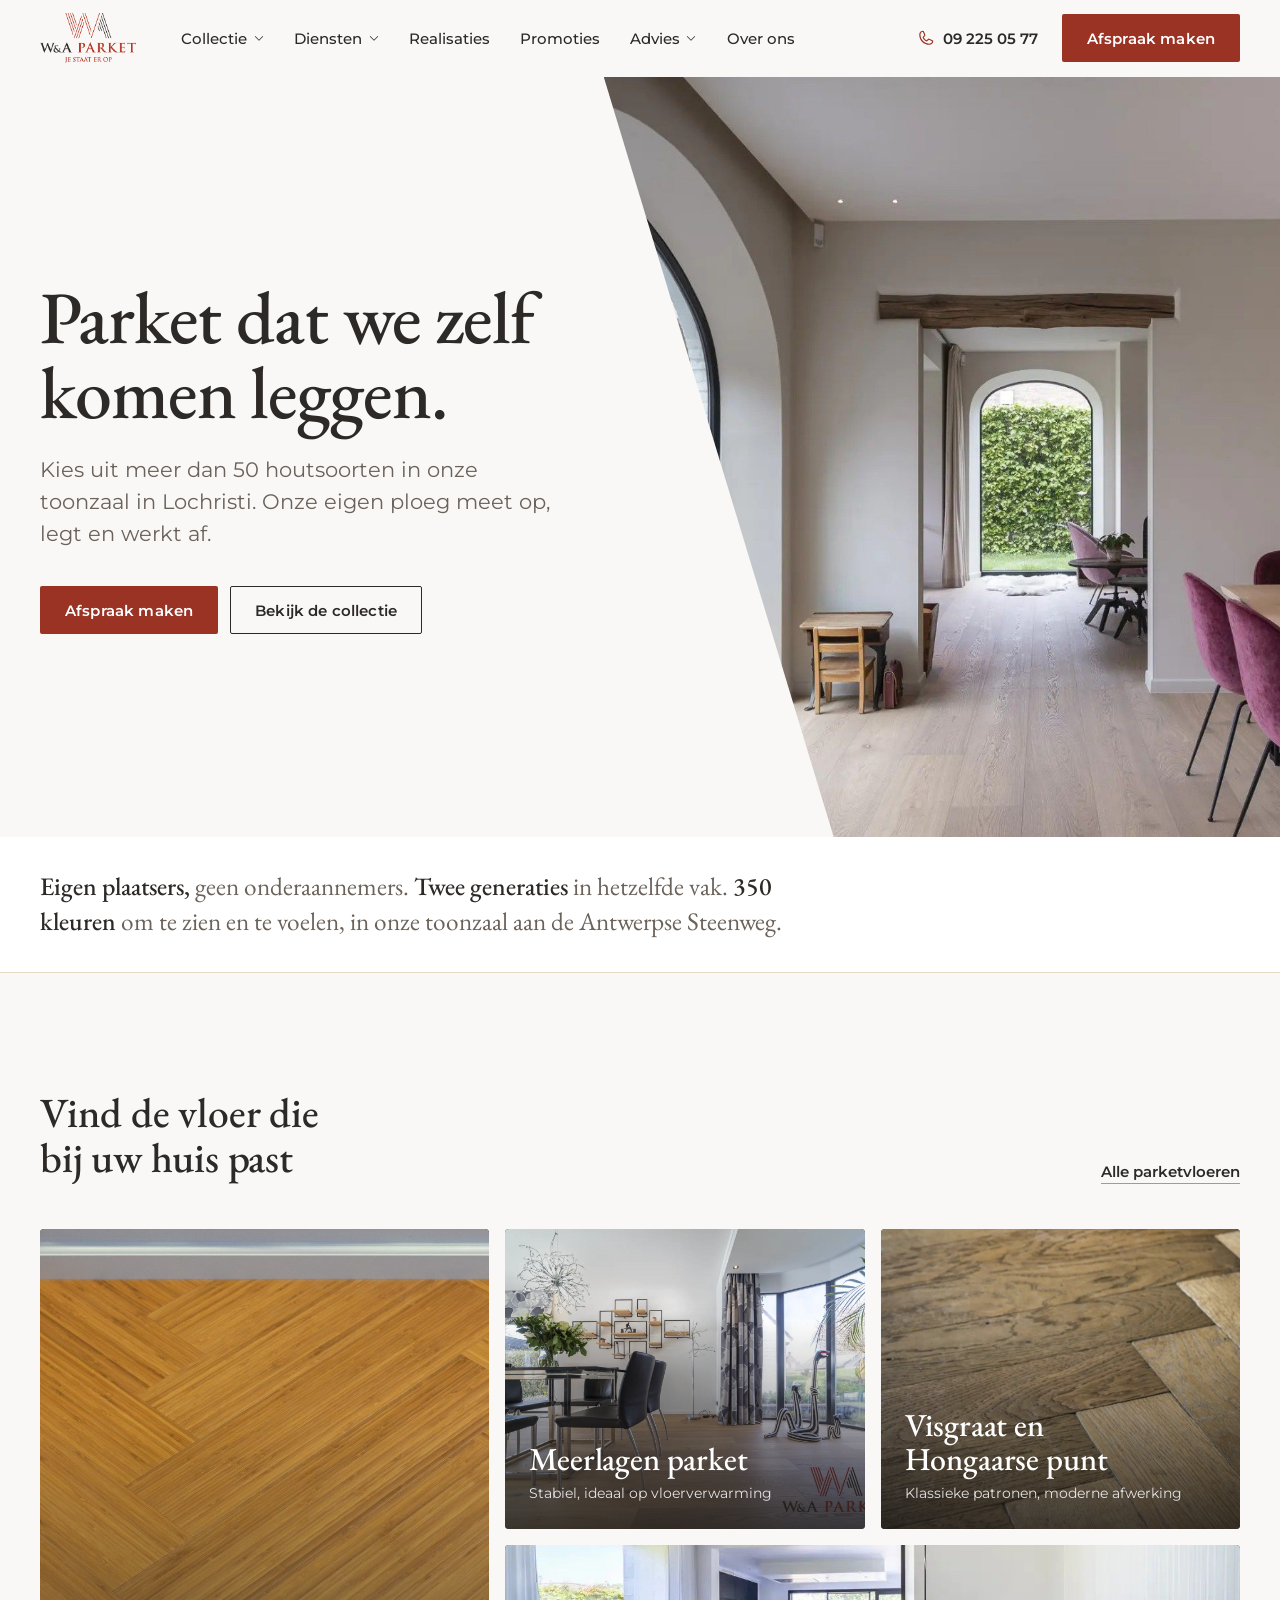
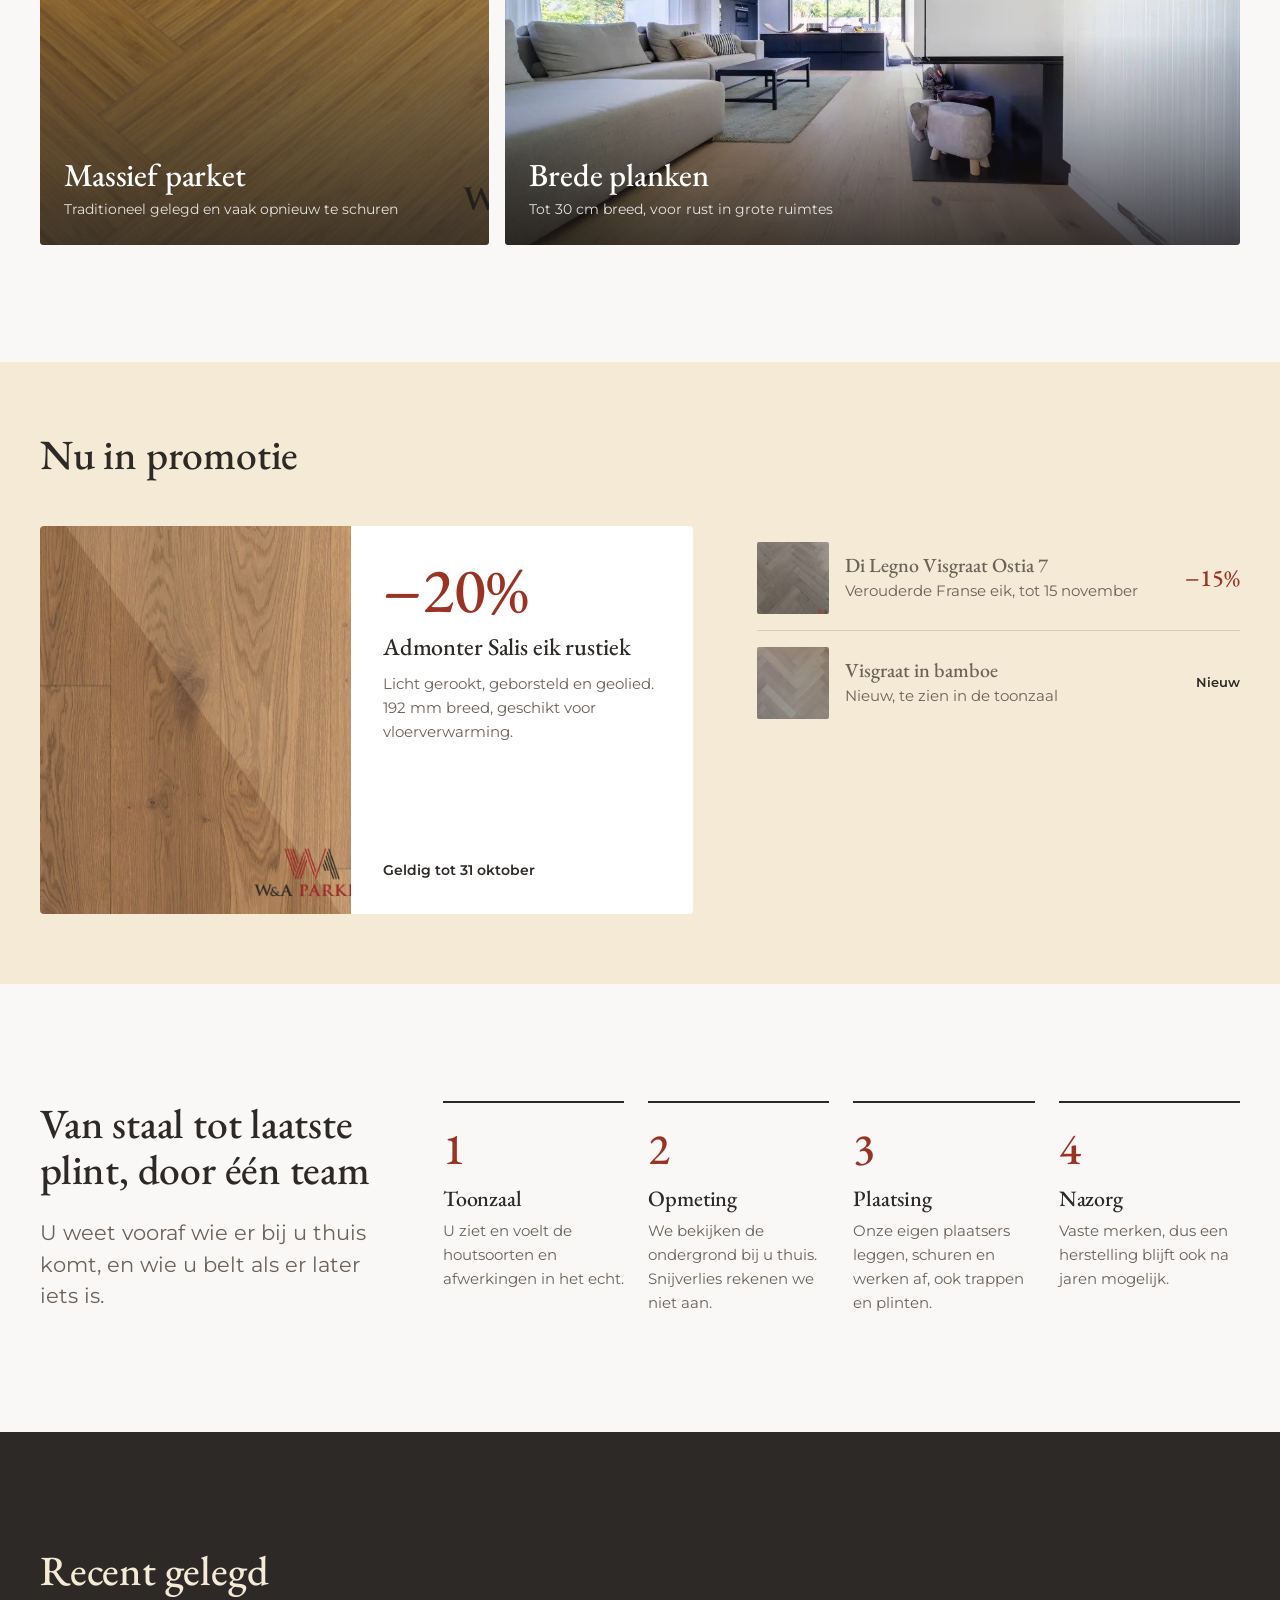
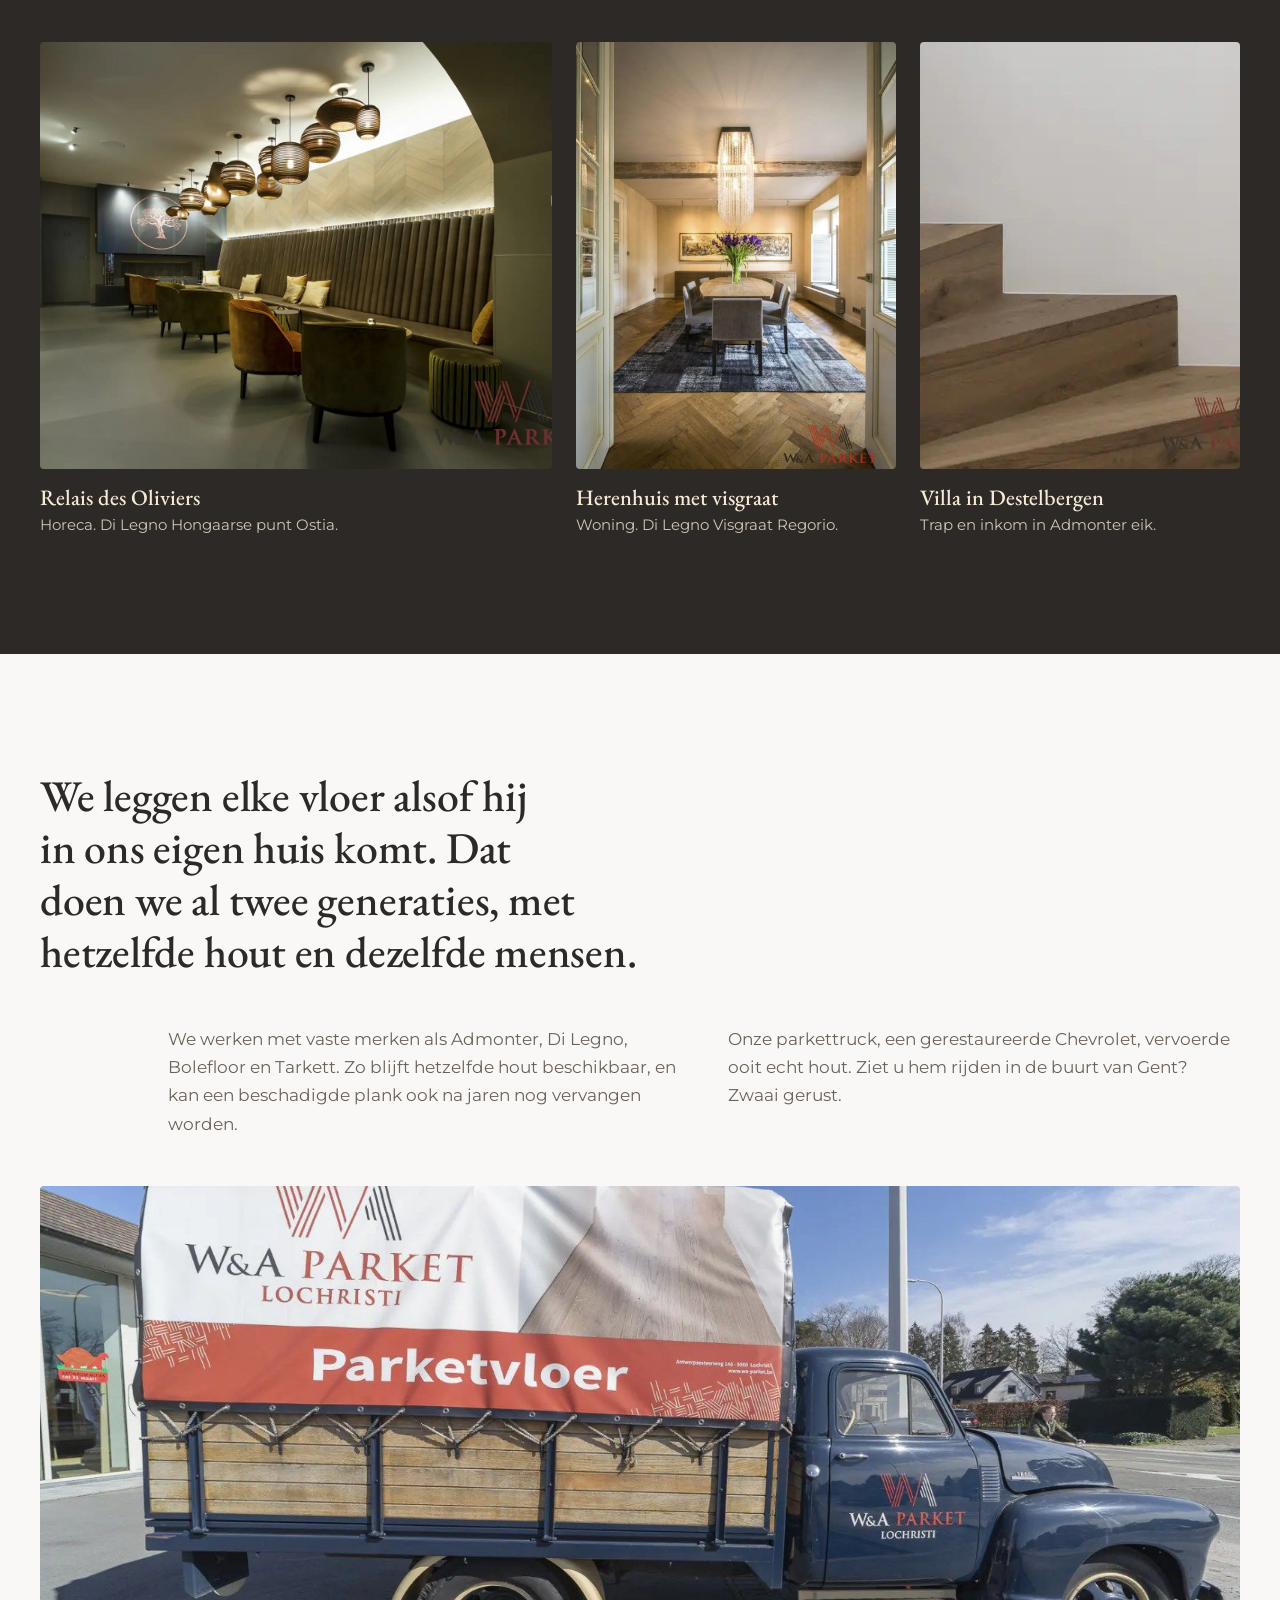
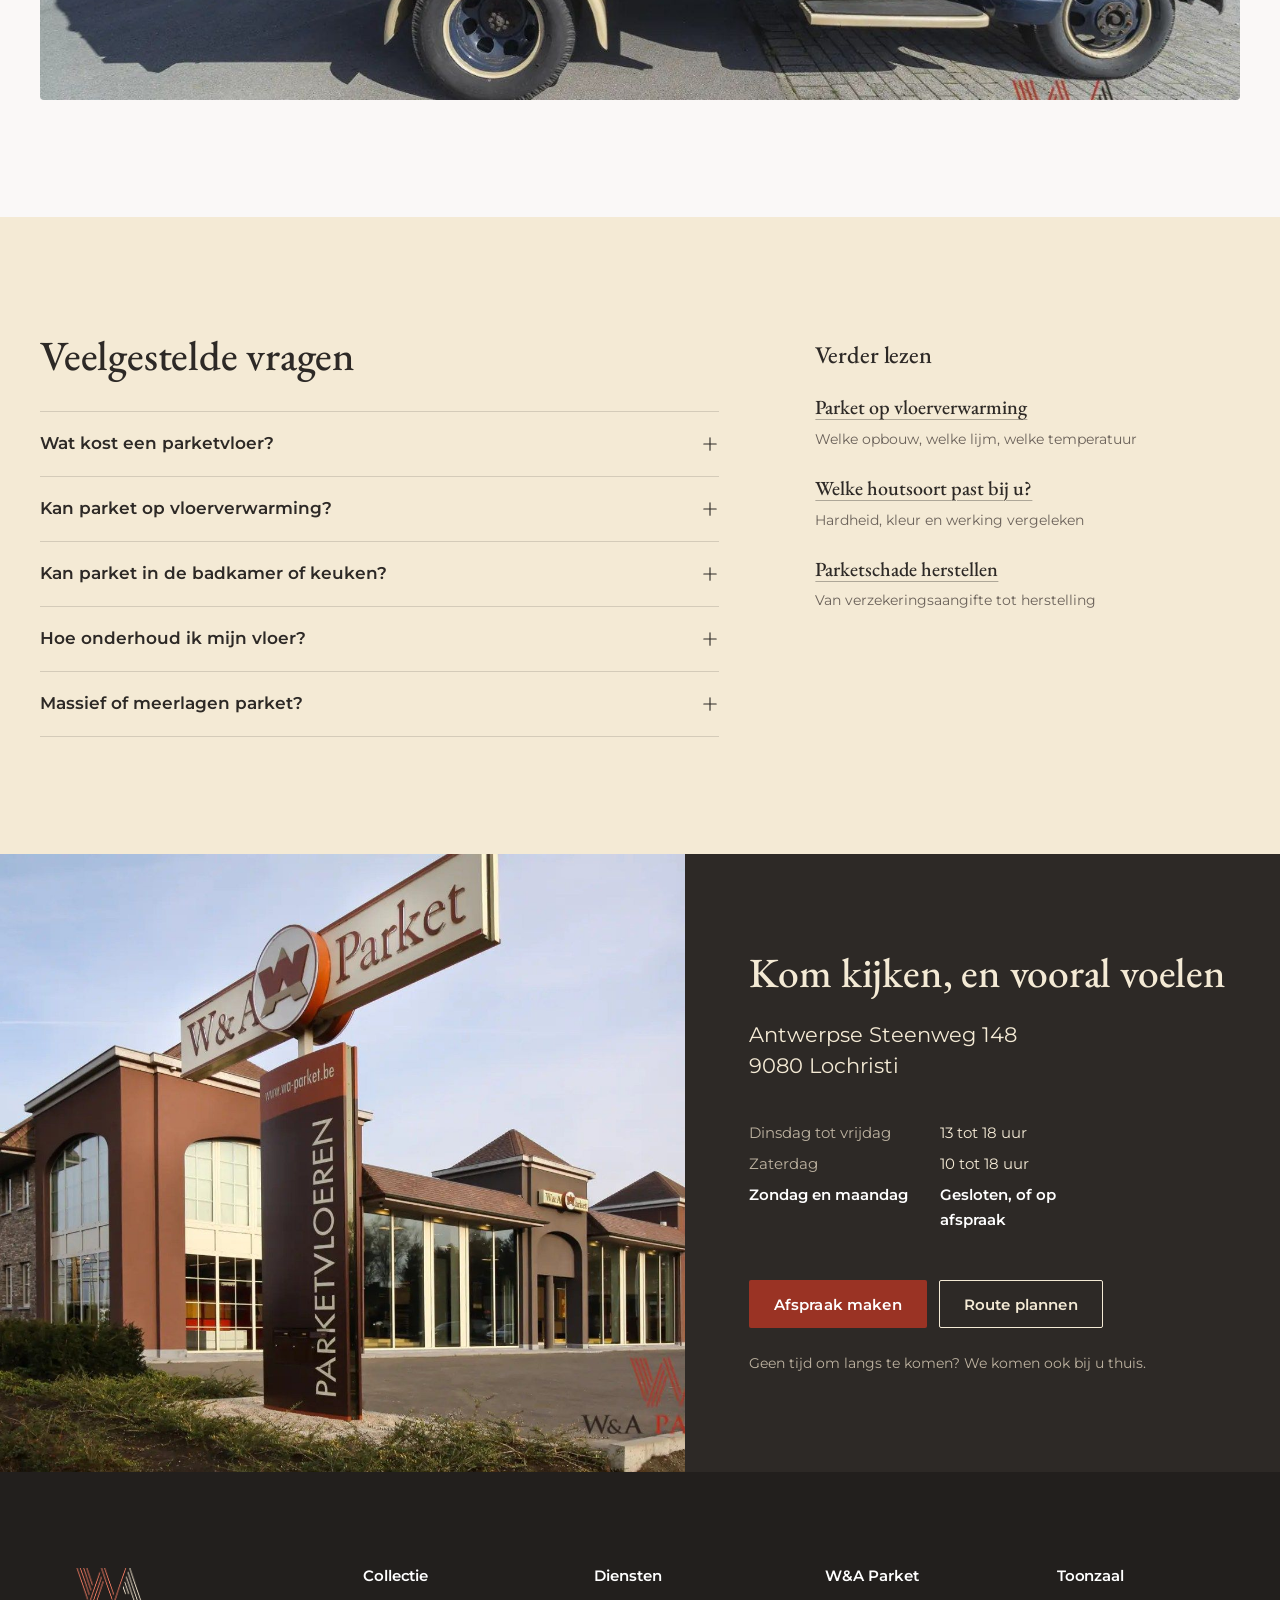
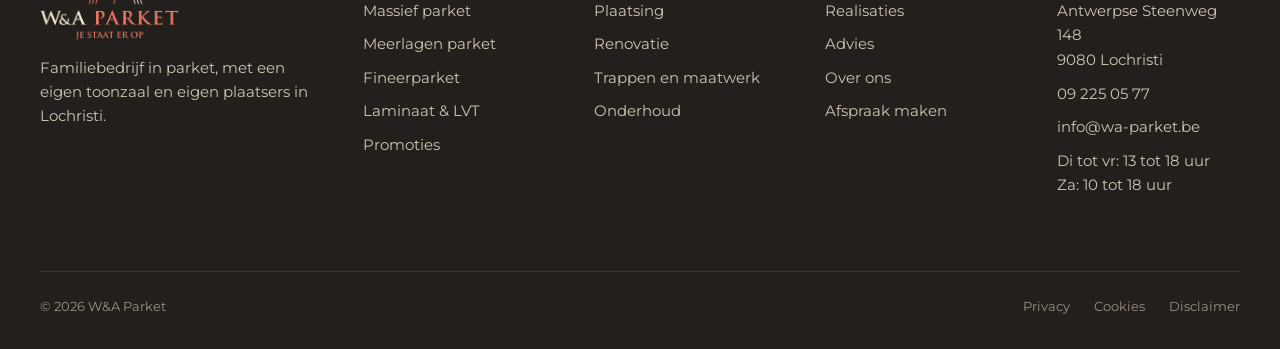
==== Wa-Parket-V1/index.html @ 2646f2eb "all files are welcome" ====
<!doctype html>
<html lang="nl-BE">
<head>
<meta charset="utf-8">
<meta name="viewport" content="width=device-width, initial-scale=1, viewport-fit=cover">
<title>W&amp;A Parket: parket uit onze toonzaal, gelegd door onze eigen vakmensen</title>
<meta name="description" content="Familiebedrijf met eigen toonzaal in Lochristi en eigen plaatsers. Massief en meerlagen parket, visgraat, Hongaarse punt, renovatie en trappen.">
<meta name="theme-color" content="#FAF8F7">
<link rel="icon" href="assets/logo/favicon.ico">
<link rel="preconnect" href="https://fonts.googleapis.com">
<link rel="preconnect" href="https://fonts.gstatic.com" crossorigin>
<link rel="stylesheet" href="https://fonts.googleapis.com/css2?family=EB+Garamond:wght@400;500&amp;family=Montserrat:wght@400;500;600&amp;display=swap">
<link rel="stylesheet" href="assets/css/tokens.css">
<link rel="stylesheet" href="assets/css/main.css">
<script>document.documentElement.classList.add('js')</script>
</head>
<body class="page-home">
<a class="skip" href="#main">Naar de inhoud</a>
<header class="header" id="top">
  <div class="container header__bar">
    <a class="header__logo" href="index.html" aria-label="W&amp;A Parket, naar de startpagina"><img src="assets/logo/wa-parket-logo.png" alt="W&amp;A Parket, Je staat erop" width="1181" height="614"></a>
    <nav class="nav" aria-label="Hoofdmenu">
      <div class="nav__item"><button class="nav__link" aria-expanded="false" aria-controls="mega-collectie">Collectie <svg viewBox="0 0 256 256" fill="currentColor" aria-hidden="true" focusable="false"><path d="M213.66,101.66l-80,80a8,8,0,0,1-11.32,0l-80-80A8,8,0,0,1,53.66,90.34L128,164.69l74.34-74.35a8,8,0,0,1,11.32,11.32Z"/></svg></button></div>
      <div class="nav__item"><button class="nav__link" aria-expanded="false" aria-controls="mega-diensten">Diensten <svg viewBox="0 0 256 256" fill="currentColor" aria-hidden="true" focusable="false"><path d="M213.66,101.66l-80,80a8,8,0,0,1-11.32,0l-80-80A8,8,0,0,1,53.66,90.34L128,164.69l74.34-74.35a8,8,0,0,1,11.32,11.32Z"/></svg></button></div>
      <div class="nav__item"><a class="nav__link" href="index.html#realisaties">Realisaties</a></div>
      <div class="nav__item"><a class="nav__link" href="index.html#promoties">Promoties</a></div>
      <div class="nav__item"><button class="nav__link" aria-expanded="false" aria-controls="mega-advies">Advies <svg viewBox="0 0 256 256" fill="currentColor" aria-hidden="true" focusable="false"><path d="M213.66,101.66l-80,80a8,8,0,0,1-11.32,0l-80-80A8,8,0,0,1,53.66,90.34L128,164.69l74.34-74.35a8,8,0,0,1,11.32,11.32Z"/></svg></button></div>
      <div class="nav__item"><a class="nav__link" href="index.html#over-ons">Over ons</a></div>
    </nav>
    <div class="header__actions">
      <a class="header__phone" href="tel:+3292250577"><svg viewBox="0 0 256 256" fill="currentColor" aria-hidden="true" focusable="false"><path d="M222.37,158.46l-47.11-21.11-.13-.06a16,16,0,0,0-15.17,1.4,8.12,8.12,0,0,0-.75.56L134.87,160c-15.42-7.49-31.34-23.29-38.83-38.51l20.78-24.71c.2-.25.39-.5.57-.77a16,16,0,0,0,1.32-15.06l0-.12L97.54,33.64a16,16,0,0,0-16.62-9.52A56.26,56.26,0,0,0,32,80c0,79.4,64.6,144,144,144a56.26,56.26,0,0,0,55.88-48.92A16,16,0,0,0,222.37,158.46ZM176,208A128.14,128.14,0,0,1,48,80,40.2,40.2,0,0,1,82.87,40a.61.61,0,0,0,0,.12l21,47L83.2,111.86a6.13,6.13,0,0,0-.57.77,16,16,0,0,0-1,15.7c9.06,18.53,27.73,37.06,46.46,46.11a16,16,0,0,0,15.75-1.14,8.44,8.44,0,0,0,.74-.56L168.89,152l47,21.05h0s.08,0,.11,0A40.21,40.21,0,0,1,176,208Z"/></svg><span>09 225 05 77</span></a>
      <a class="btn btn--primary" href="afspraak.html">Afspraak maken</a>
    </div>
    <button class="burger" aria-label="Menu openen" aria-expanded="false" aria-controls="drawer"><span></span></button>
  </div>

  <div class="mega" id="mega-collectie">
    <div class="container mega__inner">
      <div><p class="mega__title">Type</p><ul class="mega__list">
        <li><a href="collectie.html?type=massief">Massief parket</a></li>
        <li><a href="collectie.html?type=meerlagen">Meerlagen parket</a></li>
        <li><a href="collectie.html?type=fineer">Fineerparket</a></li>
        <li><a href="collectie.html?type=laminaat">Laminaat &amp; LVT</a></li></ul></div>
      <div><p class="mega__title">Vorm</p><ul class="mega__list">
        <li><a href="collectie.html?vorm=plank">Planken</a></li>
        <li><a href="collectie.html?vorm=xxl">Brede planken (XXL)</a></li>
        <li><a href="collectie.html?vorm=visgraat">Visgraat</a></li>
        <li><a href="collectie.html?vorm=hongaarse-punt">Hongaarse punt</a></li></ul></div>
      <div><p class="mega__title">Merk</p><ul class="mega__list">
        <li><a href="collectie.html?merk=admonter">Admonter</a></li>
        <li><a href="collectie.html?merk=di-legno">Di Legno</a></li>
        <li><a href="collectie.html?merk=bolefloor">Bolefloor</a></li>
        <li><a href="collectie.html?merk=tarkett">Tarkett</a></li></ul>
        <p style="margin-top:var(--space-5)"><a class="link" href="collectie.html">Volledige collectie</a></p></div>
      <a class="mega__feature" href="collectie.html?merk=admonter">
        <img src="assets/img/products/admonter-salis-rustiek.jpg" alt="" loading="lazy">
        <div><span class="badge">−20%</span><span class="promo__brand">Admonter, promotie</span><h3 class="h3">Salis eik rustiek</h3><span class="small muted">Geldig tot 31 oktober</span></div>
      </a>
    </div>
  </div>

  <div class="mega" id="mega-diensten">
    <div class="container mega__inner mega__inner--services">
      <div><ul class="mega__list">
        <li><a href="index.html#werkwijze">Plaatsing<small>Door onze eigen vakmensen</small></a></li>
        <li><a href="index.html#werkwijze">Schuren en renovatie<small>Uw bestaande vloer als nieuw</small></a></li></ul></div>
      <div><ul class="mega__list">
        <li><a href="index.html#werkwijze">Trappen en maatwerk<small>Treden in hetzelfde hout</small></a></li>
        <li><a href="index.html#werkwijze">Afwerking en onderhoud<small>Olie, lak en onderhoudsproducten</small></a></li></ul></div>
      <div><ul class="mega__list">
        <li><a href="index.html#werkwijze">Randafwerking<small>Plinten, profielen, overgangen</small></a></li>
        <li><a href="index.html#advies">Parketschade herstellen<small>Van aangifte tot herstelling</small></a></li></ul></div>
      <a class="mega__feature" href="index.html#werkwijze">
        <img src="assets/img/stairs.jpg" alt="" loading="lazy">
        <div><h3 class="h3">Eén team, van staal tot laatste plint</h3><span class="small muted">Zo werken we</span></div>
      </a>
    </div>
  </div>

  <div class="mega" id="mega-advies">
    <div class="container mega__inner">
      <div><p class="mega__title">Uw vloer kiezen</p><ul class="mega__list">
        <li><a href="index.html#advies">Ondergrond</a></li>
        <li><a href="index.html#advies">Parket op vloerverwarming</a></li>
        <li><a href="index.html#advies">Plaatsingsmethodes</a></li>
        <li><a href="index.html#advies">Parketvormen</a></li></ul></div>
      <div><p class="mega__title">Houtkennis</p><ul class="mega__list">
        <li><a href="index.html#advies">Het juiste hout kiezen</a></li>
        <li><a href="index.html#advies">Houtsoorten vergeleken</a></li>
        <li><a href="index.html#advies">Binnenklimaat en werking</a></li>
        <li><a href="index.html#advies">Afwerking en onderhoud</a></li></ul></div>
      <div><p class="mega__title">Snel antwoord</p><ul class="mega__list">
        <li><a href="index.html#faq">Veelgestelde vragen</a></li>
        <li><a href="index.html#advies">Nieuws en blog</a></li></ul></div>
      <a class="mega__feature" href="index.html#advies">
        <img src="assets/img/living-fireplace-wide.jpg" alt="" loading="lazy">
        <div><span class="promo__brand">Gids</span><h3 class="h3">Parket op vloerverwarming</h3></div>
      </a>
    </div>
  </div>
</header>
<div class="mega-backdrop" aria-hidden="true"></div>

<div class="drawer" id="drawer" role="dialog" aria-modal="true" aria-label="Menu">
  <div class="drawer__top">
    <img src="assets/logo/wa-parket-logo.png" alt="W&amp;A Parket" width="1181" height="614">
    <button class="drawer__close" aria-label="Menu sluiten"><svg viewBox="0 0 256 256" fill="currentColor" aria-hidden="true" focusable="false"><path d="M205.66,194.34a8,8,0,0,1-11.32,11.32L128,139.31,61.66,205.66a8,8,0,0,1-11.32-11.32L116.69,128,50.34,61.66A8,8,0,0,1,61.66,50.34L128,116.69l66.34-66.35a8,8,0,0,1,11.32,11.32L139.31,128Z"/></svg></button>
  </div>
  <div class="drawer__body">
    <div class="drawer__group"><button aria-expanded="false" aria-controls="d-col">Collectie <svg viewBox="0 0 256 256" fill="currentColor" aria-hidden="true" focusable="false"><path d="M224,128a8,8,0,0,1-8,8H136v80a8,8,0,0,1-16,0V136H40a8,8,0,0,1,0-16h80V40a8,8,0,0,1,16,0v80h80A8,8,0,0,1,224,128Z"/></svg></button>
      <div class="drawer__sub" id="d-col"><a href="collectie.html?type=massief">Massief parket</a><a href="collectie.html?type=meerlagen">Meerlagen parket</a><a href="collectie.html?vorm=visgraat">Visgraat</a><a href="collectie.html?vorm=hongaarse-punt">Hongaarse punt</a><a href="collectie.html"><b>Volledige collectie</b></a></div></div>
    <div class="drawer__group"><button aria-expanded="false" aria-controls="d-dien">Diensten <svg viewBox="0 0 256 256" fill="currentColor" aria-hidden="true" focusable="false"><path d="M224,128a8,8,0,0,1-8,8H136v80a8,8,0,0,1-16,0V136H40a8,8,0,0,1,0-16h80V40a8,8,0,0,1,16,0v80h80A8,8,0,0,1,224,128Z"/></svg></button>
      <div class="drawer__sub" id="d-dien"><a href="index.html#werkwijze">Plaatsing</a><a href="index.html#werkwijze">Schuren en renovatie</a><a href="index.html#werkwijze">Trappen en maatwerk</a><a href="index.html#werkwijze">Afwerking en onderhoud</a></div></div>
    <div class="drawer__group"><a href="index.html#realisaties">Realisaties</a></div>
    <div class="drawer__group"><a href="index.html#promoties">Promoties</a></div>
    <div class="drawer__group"><button aria-expanded="false" aria-controls="d-adv">Advies <svg viewBox="0 0 256 256" fill="currentColor" aria-hidden="true" focusable="false"><path d="M224,128a8,8,0,0,1-8,8H136v80a8,8,0,0,1-16,0V136H40a8,8,0,0,1,0-16h80V40a8,8,0,0,1,16,0v80h80A8,8,0,0,1,224,128Z"/></svg></button>
      <div class="drawer__sub" id="d-adv"><a href="index.html#advies">Uw vloer kiezen</a><a href="index.html#advies">Houtkennis</a><a href="index.html#faq">Veelgestelde vragen</a></div></div>
    <div class="drawer__group"><a href="index.html#over-ons">Over ons</a></div>
    <p class="drawer__meta">Antwerpse Steenweg 148, 9080 Lochristi<br>dinsdag tot vrijdag 13 tot 18 uur, zaterdag 10 tot 18 uur</p>
  </div>
</div>

<main id="main">
<!-- Hero: één beeld, gelegd in vier planken -->
<section class="hero" aria-labelledby="hero-title">
  <div class="hero__copy">
    <h1 class="hero__title" id="hero-title">Parket dat we zelf komen leggen.</h1>
    <p class="hero__lead">Kies uit meer dan 50 houtsoorten in onze toonzaal in Lochristi. Onze eigen ploeg meet op, legt en werkt af.</p>
    <div class="hero__ctas">
      <a class="btn btn--primary" href="afspraak.html">Afspraak maken</a>
      <a class="btn btn--secondary" href="collectie.html">Bekijk de collectie</a>
    </div>
  </div>
  <div class="hero__media" aria-hidden="true">
    <div class="hero__plank"><img src="assets/img/dining-arch.jpg" alt="" width="1600" height="1066" fetchpriority="high"></div>
    <div class="hero__plank"><img src="assets/img/dining-arch.jpg" alt="" width="1600" height="1066"></div>
    <div class="hero__plank"><img src="assets/img/dining-arch.jpg" alt="" width="1600" height="1066"></div>
    <div class="hero__plank"><img src="assets/img/dining-arch.jpg" alt="" width="1600" height="1066"></div>
  </div>
</section>

<!-- Vertrouwen: in zinnen, niet in iconen -->
<section class="facts" aria-label="Over W&amp;A Parket">
  <div class="container">
    <p><b>Eigen plaatsers,</b> geen onderaannemers. <b>Twee generaties</b> in hetzelfde vak. <b>350 kleuren</b> om te zien en te voelen, in onze toonzaal aan de Antwerpse Steenweg.</p>
  </div>
</section>

<!-- Collectie -->
<section class="section" aria-labelledby="col-title">
  <div class="container">
    <div class="section-head">
      <h2 class="h2" id="col-title">Vind de vloer die bij uw huis past</h2>
      <a class="link" href="collectie.html">Alle parketvloeren</a>
    </div>
    <div class="tiles">
      <a class="tile tile--tall" href="collectie.html?type=massief">
        <img src="assets/img/visgraat-warm.jpg" alt="" loading="lazy" width="1600" height="1066">
        <div class="tile__body"><h3>Massief parket</h3><p>Traditioneel gelegd en vaak opnieuw te schuren</p></div>
      </a>
      <a class="tile" href="collectie.html?type=meerlagen">
        <img src="assets/img/living-garden.jpg" alt="" loading="lazy" width="1600" height="1066">
        <div class="tile__body"><h3>Meerlagen parket</h3><p>Stabiel, ideaal op vloerverwarming</p></div>
      </a>
      <a class="tile" href="collectie.html?vorm=visgraat">
        <img src="assets/img/regorio/regorio-2.jpg" alt="" loading="lazy" width="1155" height="1731">
        <div class="tile__body"><h3>Visgraat en Hongaarse punt</h3><p>Klassieke patronen, moderne afwerking</p></div>
      </a>
      <a class="tile tile--wide" href="collectie.html?vorm=xxl">
        <img src="assets/img/living-open.jpg" alt="" loading="lazy" width="1110" height="500">
        <div class="tile__body"><h3>Brede planken</h3><p>Tot 30 cm breed, voor rust in grote ruimtes</p></div>
      </a>
    </div>
  </div>
</section>

<!-- Promoties: één uitgelicht, de rest als lijst -->
<section class="section section--creme section--tight" id="promoties" aria-labelledby="promo-title">
  <div class="container">
    <h2 class="h2" id="promo-title" style="margin-bottom:var(--block-gap)">Nu in promotie</h2>
    <div class="deals">
      <a class="deal-lead" href="product.html">
        <img src="assets/img/products/admonter-salis-rustiek.jpg" alt="Admonter Salis eik rustiek, close-up van de geborstelde planken" loading="lazy" width="720" height="900">
        <div class="deal-lead__body">
          <span class="deal-lead__off">−20%</span>
          <h3>Admonter Salis eik rustiek</h3>
          <p>Licht gerookt, geborsteld en geolied. 192 mm breed, geschikt voor vloerverwarming.</p>
          <span class="deal__until">Geldig tot 31 oktober</span>
        </div>
      </a>
      <ul class="deal-list">
        <li><a href="product.html"><img src="assets/img/products/dilegno-visgraat-ostia-7.jpg" alt="" loading="lazy" width="720" height="900"><span><b>Di Legno Visgraat Ostia 7</b>Verouderde Franse eik, tot 15 november</span><span class="deal__pct">−15%</span></a></li>
        <li><a href="collectie.html?vorm=visgraat"><img src="assets/img/detail-visgraat.jpg" alt="" loading="lazy"><span><b>Visgraat in bamboe</b>Nieuw, te zien in de toonzaal</span><span class="deal__pct deal__pct--new">Nieuw</span></a></li>
      </ul>
    </div>
  </div>
</section>

<!-- Werkwijze: echte volgorde, dus genummerd -->
<section class="section" id="werkwijze" aria-labelledby="work-title">
  <div class="container process">
    <div>
      <h2 class="h2" id="work-title">Van staal tot laatste plint, door één team</h2>
      <p class="lead" style="margin-top:var(--space-5)">U weet vooraf wie er bij u thuis komt, en wie u belt als er later iets is.</p>
    </div>
    <ol class="steps">
      <li class="step"><span class="step__n">1</span><h3>Toonzaal</h3><p>U ziet en voelt de houtsoorten en afwerkingen in het echt.</p></li>
      <li class="step"><span class="step__n">2</span><h3>Opmeting</h3><p>We bekijken de ondergrond bij u thuis. Snijverlies rekenen we niet aan.</p></li>
      <li class="step"><span class="step__n">3</span><h3>Plaatsing</h3><p>Onze eigen plaatsers leggen, schuren en werken af, ook trappen en plinten.</p></li>
      <li class="step"><span class="step__n">4</span><h3>Nazorg</h3><p>Vaste merken, dus een herstelling blijft ook na jaren mogelijk.</p></li>
    </ol>
  </div>
</section>

<!-- Realisaties: beelden laten spreken, uitleg eronder -->
<section class="section section--dark" id="realisaties" aria-labelledby="real-title">
  <div class="container">
    <h2 class="h2" id="real-title" style="margin-bottom:var(--block-gap)">Recent gelegd</h2>
    <div class="reel">
      <figure class="reel__item reel__item--wide">
        <img src="assets/img/horeca-relais-lounge.jpg" alt="Lounge van Relais des Oliviers met een Hongaarse punt in verouderde eik" loading="lazy" width="1600" height="1066">
        <figcaption><b>Relais des Oliviers</b>Horeca. Di Legno Hongaarse punt Ostia.</figcaption>
      </figure>
      <figure class="reel__item">
        <img src="assets/img/regorio/regorio-5.jpg" alt="Eetkamer in een herenhuis met een verouderde eiken visgraatvloer" loading="lazy" width="1189" height="1681">
        <figcaption><b>Herenhuis met visgraat</b>Woning. Di Legno Visgraat Regorio.</figcaption>
      </figure>
      <figure class="reel__item">
        <img class="pos-low" src="assets/img/stairs.jpg" alt="Trap en inkom afgewerkt in Admonter eik" loading="lazy" width="500" height="500">
        <figcaption><b>Villa in Destelbergen</b>Trap en inkom in Admonter eik.</figcaption>
      </figure>
    </div>
  </div>
</section>

<!-- Over ons: verhaal, geen feature-grid -->
<section class="section" id="over-ons" aria-labelledby="why-title">
  <div class="container story">
    <h2 class="story__statement" id="why-title">We leggen elke vloer alsof hij in ons eigen huis komt. Dat doen we al twee generaties, met hetzelfde hout en dezelfde mensen.</h2>
    <div class="story__cols">
      <p>We werken met vaste merken als Admonter, Di Legno, Bolefloor en Tarkett. Zo blijft hetzelfde hout beschikbaar, en kan een beschadigde plank ook na jaren nog vervangen worden.</p>
      <p>Onze parkettruck, een gerestaureerde Chevrolet, vervoerde ooit echt hout. Ziet u hem rijden in de buurt van Gent? Zwaai gerust.</p>
    </div>
    <img class="story__img" src="assets/img/chevrolet-truck.jpg" alt="De gerestaureerde Chevrolet-parkettruck van W&amp;A Parket op de parking van de toonzaal" loading="lazy" width="1600" height="1066">
  </div>
</section>

<!-- Vragen en advies -->
<section class="section section--creme" id="advies" aria-labelledby="faq-title">
  <div class="container advice">
    <div id="faq">
      <h2 class="h2" id="faq-title" style="margin-bottom:var(--space-6)">Veelgestelde vragen</h2>
      <div class="faq">
        <details><summary>Wat kost een parketvloer?<svg viewBox="0 0 256 256" fill="currentColor" aria-hidden="true" focusable="false"><path d="M224,128a8,8,0,0,1-8,8H136v80a8,8,0,0,1-16,0V136H40a8,8,0,0,1,0-16h80V40a8,8,0,0,1,16,0v80h80A8,8,0,0,1,224,128Z"/></svg></summary><p>Dat hangt af van houtsoort, vorm, afwerking en ondergrond. Na de opmeting bij u thuis krijgt u een offerte zonder verrassingen, met het snijverlies inbegrepen.</p></details>
        <details><summary>Kan parket op vloerverwarming?<svg viewBox="0 0 256 256" fill="currentColor" aria-hidden="true" focusable="false"><path d="M224,128a8,8,0,0,1-8,8H136v80a8,8,0,0,1-16,0V136H40a8,8,0,0,1,0-16h80V40a8,8,0,0,1,16,0v80h80A8,8,0,0,1,224,128Z"/></svg></summary><p>Ja. De meeste meerlagenvloeren en veel massieve vloeren zijn geschikt. We adviseren de juiste opbouw en plaatsingsmethode voor uw situatie.</p></details>
        <details><summary>Kan parket in de badkamer of keuken?<svg viewBox="0 0 256 256" fill="currentColor" aria-hidden="true" focusable="false"><path d="M224,128a8,8,0,0,1-8,8H136v80a8,8,0,0,1-16,0V136H40a8,8,0,0,1,0-16h80V40a8,8,0,0,1,16,0v80h80A8,8,0,0,1,224,128Z"/></svg></summary><p>Met de juiste houtsoort en afwerking wel. In de toonzaal tonen we vloeren die bestand zijn tegen vocht en vlekken.</p></details>
        <details><summary>Hoe onderhoud ik mijn vloer?<svg viewBox="0 0 256 256" fill="currentColor" aria-hidden="true" focusable="false"><path d="M224,128a8,8,0,0,1-8,8H136v80a8,8,0,0,1-16,0V136H40a8,8,0,0,1,0-16h80V40a8,8,0,0,1,16,0v80h80A8,8,0,0,1,224,128Z"/></svg></summary><p>Een geoliede vloer krijgt af en toe een onderhoudsbeurt, een gelakte vloer vraagt minder. Bij de oplevering krijgt u onderhoudsadvies op maat.</p></details>
        <details><summary>Massief of meerlagen parket?<svg viewBox="0 0 256 256" fill="currentColor" aria-hidden="true" focusable="false"><path d="M224,128a8,8,0,0,1-8,8H136v80a8,8,0,0,1-16,0V136H40a8,8,0,0,1,0-16h80V40a8,8,0,0,1,16,0v80h80A8,8,0,0,1,224,128Z"/></svg></summary><p>Massief parket kan vaker geschuurd worden. Meerlagen parket is stabieler en sneller geplaatst. We leggen de keuze graag naast uw huis en uw budget.</p></details>
      </div>
    </div>
    <div class="reading">
      <h2 class="h3" style="margin-bottom:var(--space-5)">Verder lezen</h2>
      <ul>
        <li><a href="#advies"><span>Parket op vloerverwarming</span><small>Welke opbouw, welke lijm, welke temperatuur</small></a></li>
        <li><a href="#advies"><span>Welke houtsoort past bij u?</span><small>Hardheid, kleur en werking vergeleken</small></a></li>
        <li><a href="#advies"><span>Parketschade herstellen</span><small>Van verzekeringsaangifte tot herstelling</small></a></li>
      </ul>
    </div>
  </div>
</section>

<!-- Toonzaal -->
<section class="showroom" id="toonzaal" aria-labelledby="show-title">
  <div class="showroom__media"><img src="assets/img/toonzaal-exterior-2.jpg" alt="De toonzaal van W&amp;A Parket aan de Antwerpse Steenweg in Lochristi" loading="lazy" width="1600" height="1066"></div>
  <div class="showroom__body on-dark">
    <h2 class="h2" id="show-title">Kom kijken, en vooral voelen</h2>
    <address class="showroom__address">Antwerpse Steenweg 148<br>9080 Lochristi</address>
    <dl class="hours" data-hours>
      <dt data-day="2 3 4 5">Dinsdag tot vrijdag</dt><dd data-day="2 3 4 5">13 tot 18 uur</dd>
      <dt data-day="6">Zaterdag</dt><dd data-day="6">10 tot 18 uur</dd>
      <dt data-day="0 1">Zondag en maandag</dt><dd data-day="0 1">Gesloten, of op afspraak</dd>
    </dl>
    <div class="showroom__ctas">
      <a class="btn btn--primary" href="afspraak.html">Afspraak maken</a>
      <a class="btn btn--secondary" href="https://maps.google.com/?q=Antwerpse+Steenweg+148,+9080+Lochristi" target="_blank" rel="noopener">Route plannen</a>
    </div>
    <p class="showroom__note">Geen tijd om langs te komen? We komen ook bij u thuis.</p>
  </div>
</section>

</main>
<footer class="footer">
  <div class="container">
    <div class="footer__grid">
      <div class="footer__brand">
        <img src="assets/logo/wa-parket-logo-light.png" alt="W&amp;A Parket, Je staat erop" width="1181" height="614" loading="lazy">
        <p>Familiebedrijf in parket, met een eigen toonzaal en eigen plaatsers in Lochristi.</p>
      </div>
      <div><h2>Collectie</h2><ul><li><a href="collectie.html?type=massief">Massief parket</a></li><li><a href="collectie.html?type=meerlagen">Meerlagen parket</a></li><li><a href="collectie.html?type=fineer">Fineerparket</a></li><li><a href="collectie.html?type=laminaat">Laminaat &amp; LVT</a></li><li><a href="index.html#promoties">Promoties</a></li></ul></div>
      <div><h2>Diensten</h2><ul><li><a href="index.html#werkwijze">Plaatsing</a></li><li><a href="index.html#werkwijze">Renovatie</a></li><li><a href="index.html#werkwijze">Trappen en maatwerk</a></li><li><a href="index.html#werkwijze">Onderhoud</a></li></ul></div>
      <div><h2>W&amp;A Parket</h2><ul><li><a href="index.html#realisaties">Realisaties</a></li><li><a href="index.html#advies">Advies</a></li><li><a href="index.html#over-ons">Over ons</a></li><li><a href="afspraak.html">Afspraak maken</a></li></ul></div>
      <div><h2>Toonzaal</h2><ul><li>Antwerpse Steenweg 148<br>9080 Lochristi</li><li><a href="tel:+3292250577">09 225 05 77</a></li><li><a href="mailto:info@wa-parket.be">info@wa-parket.be</a></li><li>Di tot vr: 13 tot 18 uur<br>Za: 10 tot 18 uur</li></ul></div>
    </div>
    <div class="footer__bottom">
      <span>© 2026 W&amp;A Parket</span>
      <nav aria-label="Juridisch"><a href="#">Privacy</a><a href="#">Cookies</a><a href="#">Disclaimer</a></nav>
    </div>
  </div>
</footer>

<div class="actionbar" aria-label="Snelle acties">
  <a class="btn btn--secondary" href="tel:+3292250577"><svg viewBox="0 0 256 256" fill="currentColor" aria-hidden="true" focusable="false"><path d="M222.37,158.46l-47.11-21.11-.13-.06a16,16,0,0,0-15.17,1.4,8.12,8.12,0,0,0-.75.56L134.87,160c-15.42-7.49-31.34-23.29-38.83-38.51l20.78-24.71c.2-.25.39-.5.57-.77a16,16,0,0,0,1.32-15.06l0-.12L97.54,33.64a16,16,0,0,0-16.62-9.52A56.26,56.26,0,0,0,32,80c0,79.4,64.6,144,144,144a56.26,56.26,0,0,0,55.88-48.92A16,16,0,0,0,222.37,158.46ZM176,208A128.14,128.14,0,0,1,48,80,40.2,40.2,0,0,1,82.87,40a.61.61,0,0,0,0,.12l21,47L83.2,111.86a6.13,6.13,0,0,0-.57.77,16,16,0,0,0-1,15.7c9.06,18.53,27.73,37.06,46.46,46.11a16,16,0,0,0,15.75-1.14,8.44,8.44,0,0,0,.74-.56L168.89,152l47,21.05h0s.08,0,.11,0A40.21,40.21,0,0,1,176,208Z"/></svg> Bellen</a>
  <a class="btn btn--primary" href="afspraak.html">Afspraak maken</a>
</div>

<script src="assets/js/main.js" defer></script>
</body>
</html>
---- Wa-Parket-V1/assets/css/tokens.css ----
/* W&A Parket — design tokens (redesign V1)
   Bron: logo (Logo-WA-Parket-RGB-Baseline-rood), huidige site-CSS, audit 22/09/2026.
   Kleuren gesampled uit het logo, niet uit de oude CSS (#A02816 was een afwijking). */


:root {
  /* ── Kleur: merk ─────────────────────────────── */
  --wa-rood:        #9A3324; /* logo rood — primaire actie, accenten. 7,3:1 op wit */
  --wa-rood-donker: #7A2519; /* hover/pressed van primaire knop */
  --wa-zwart:       #2D2926; /* logo warm zwart — tekst, donkere secties */
  --wa-creme:       #F4EAD5; /* merk-crème — sectie-achtergrond, niet voor lichte tekst */
  --wa-offwhite:    #FAF8F7; /* pagina-achtergrond: neutraal, licht naar het logorood getint. Crème blijft sectiekleur. */
  --wa-wit:         #FFFFFF;

  /* ── Kleur: ondersteunend ────────────────────── */
  --wa-steen:       #6B625A; /* secundaire tekst. 5,0:1 op crème, 5,5:1 op linnen */
  --wa-lijn:        #E4D9C4; /* randen, scheidingslijnen op linnen/crème */
  --wa-eik:         #C49A6C; /* enkel decoratief (strepen, badges) — nooit voor tekst */

  /* ── Semantisch ──────────────────────────────── */
  --color-bg:           var(--wa-offwhite);
  --color-surface:      var(--wa-wit);
  --color-surface-alt:  var(--wa-creme);
  --color-surface-dark: var(--wa-zwart);
  --color-text:         var(--wa-zwart);
  --color-text-muted:   var(--wa-steen);
  --color-text-on-dark: var(--wa-creme);
  --color-accent:       var(--wa-rood);
  --color-accent-hover: var(--wa-rood-donker);
  --color-border:       var(--wa-lijn);
  --color-focus:        var(--wa-rood);

  /* ── Typografie ──────────────────────────────── */
  /* Display = EB Garamond: sluit aan bij de Garamond-serif van het logo.
     Tekst/UI = Montserrat: continuïteit met de huidige site, maar nooit meer in 300. */
  --font-display: "EB Garamond", "Adobe Garamond Pro", Garamond, Georgia, serif;
  --font-body:    "Montserrat", system-ui, -apple-system, "Segoe UI", sans-serif;

  --fw-regular: 400;
  --fw-medium:  500;
  --fw-semibold: 600;

  /* Schaal (fluid, 360px → 1440px). Audit: alles stond op 26px/300 of 14px/300. */
  --fs-display: clamp(2.75rem, 1.9rem + 3.8vw, 5rem);     /* 44 → 80  hero */
  --fs-h1:      clamp(2.25rem, 1.7rem + 2.4vw, 3.5rem);   /* 36 → 56  paginatitel */
  --fs-h2:      clamp(1.75rem, 1.4rem + 1.5vw, 2.625rem); /* 28 → 42  sectietitel */
  --fs-h3:      clamp(1.25rem, 1.15rem + .45vw, 1.5rem);  /* 20 → 24  kaarttitel */
  --fs-lead:    clamp(1.125rem, 1.05rem + .3vw, 1.3125rem); /* 18 → 21 */
  --fs-body:    1.0625rem;  /* 17px — was 14px */
  --fs-small:   0.875rem;   /* 14px — enkel meta, nooit lopende tekst */
  --fs-eyebrow: 0.75rem;    /* 12px, uppercase, letterspacing */

  --lh-tight: 1.08;
  --lh-snug:  1.25;
  --lh-body:  1.65;   /* was 22/14 = 1.57 op te kleine tekst */
  --measure:  66ch;   /* max. regellengte lopende tekst */

  --ls-eyebrow: 0.16em;

  /* ── Ruimte (8pt) ────────────────────────────── */
  --space-1: 0.25rem;  --space-2: 0.5rem;  --space-3: 0.75rem; --space-4: 1rem;
  --space-5: 1.5rem;   --space-6: 2rem;    --space-7: 3rem;    --space-8: 4rem;
  --space-9: 6rem;     --space-10: 8rem;
  /* Ritme: sectie ≫ blok ≫ item (audit §4) */
  --section-y: clamp(4rem, 2.5rem + 6vw, 8rem);
  --block-gap: clamp(2rem, 1.5rem + 2vw, 3rem);
  --item-gap:  1.5rem;
  --gutter:    clamp(1rem, 0.5rem + 2.5vw, 2.5rem);
  --container: 1280px;

  /* ── Vorm ────────────────────────────────────── */
  --radius-sm: 2px;   /* knoppen, inputs: strak, ambachtelijk */
  --radius-md: 4px;   /* kaarten */
  --shadow-card: 0 1px 2px rgba(45,41,38,.06), 0 8px 24px -12px rgba(45,41,38,.18);
  --shadow-nav:  0 1px 0 var(--wa-lijn), 0 8px 24px -16px rgba(45,41,38,.25);

  /* ── Knoppen (audit §3: vaste hiërarchie) ────── */
  --btn-h: 3rem;           /* 48px — ook tap target */
  --btn-px: 1.5rem;
  --btn-font: var(--fw-semibold) 0.9375rem/1 var(--font-body);

  /* ── Beweging ────────────────────────────────── */
  --ease-out: cubic-bezier(.2,.7,.2,1);
  --dur-fast: 150ms;
  --dur-base: 250ms;

  /* ── Header ──────────────────────────────────── */
  --header-h: 76px;        /* sticky; was 453px header+balk+kruimel */
  --header-h-mobile: 64px;
}
---- Wa-Parket-V1/assets/css/main.css ----
/* W&A Parket: hifi V1
   Tokens: tokens.css · Structuur: _design/02-structure-lofi/ */

/* ── Base ─────────────────────────────────────── */
*,*::before,*::after{box-sizing:border-box}
html{-webkit-text-size-adjust:100%;scroll-behavior:smooth;scroll-padding-top:calc(var(--header-h) + 16px)}
@media (prefers-reduced-motion:reduce){html{scroll-behavior:auto}}
body{margin:0;background:var(--color-bg);color:var(--color-text);font:var(--fw-regular) var(--fs-body)/var(--lh-body) var(--font-body);-webkit-font-smoothing:antialiased;text-rendering:optimizeLegibility}
img{display:block;max-width:100%;height:auto}
a{color:inherit}
button{font:inherit;color:inherit}
h1,h2,h3,h4{font-family:var(--font-display);font-weight:500;line-height:var(--lh-tight);margin:0;letter-spacing:-.005em;text-wrap:balance}
p{margin:0}
ul,ol{margin:0;padding:0;list-style:none}
:focus-visible{outline:2px solid var(--color-focus);outline-offset:3px}
[hidden]{display:none!important}
.sr-only{position:absolute;width:1px;height:1px;padding:0;margin:-1px;overflow:hidden;clip:rect(0 0 0 0);white-space:nowrap;border:0}
.skip{position:absolute;left:16px;top:-60px;z-index:100;background:var(--wa-zwart);color:var(--wa-creme);padding:12px 16px;text-decoration:none;font-weight:600}
.skip:focus{top:12px}

.container{width:100%;max-width:var(--container);margin-inline:auto;padding-inline:var(--gutter)}
.section{padding-block:var(--section-y)}
.section--creme{background:var(--wa-creme)}
.section--white{background:var(--wa-wit)}
.section--dark{background:var(--wa-zwart);color:var(--wa-creme)}
.section--tight{padding-block:calc(var(--section-y) * .6)}

/* ── Type helpers ─────────────────────────────── */
.display{font-size:var(--fs-display);line-height:1.02;letter-spacing:-.015em}
.h1{font-size:var(--fs-h1);line-height:1.06}
.h2{font-size:var(--fs-h2);line-height:1.1}
.h3{font-size:var(--fs-h3);line-height:1.2}
.lead{font-size:var(--fs-lead);line-height:1.55;color:var(--color-text-muted);max-width:46ch}
.section--dark .lead{color:#CFC5B3}
.muted{color:var(--color-text-muted)}
.small{font-size:var(--fs-small);line-height:1.5}


.section-head{display:flex;align-items:flex-end;justify-content:space-between;gap:var(--space-6);margin-bottom:var(--block-gap)}
.section-head .h2{max-width:18ch}

/* ── Buttons ──────────────────────────────────── */
.btn{display:inline-flex;align-items:center;justify-content:center;gap:.6rem;min-height:var(--btn-h);padding:0 var(--btn-px);font:var(--btn-font);letter-spacing:.01em;border-radius:var(--radius-sm);text-decoration:none;cursor:pointer;border:1.5px solid transparent;transition:background-color var(--dur-fast) var(--ease-out),color var(--dur-fast) var(--ease-out),border-color var(--dur-fast) var(--ease-out);white-space:nowrap}
.btn svg{width:18px;height:18px;flex:none}
.btn--primary{background:var(--wa-rood);color:#fff}
.btn--primary:hover{background:var(--wa-rood-donker)}
.btn--secondary{background:transparent;color:var(--wa-zwart);border-color:var(--wa-zwart)}
.btn--secondary:hover{background:var(--wa-zwart);color:var(--wa-creme)}
.section--dark .btn--secondary,.on-dark .btn--secondary{color:var(--wa-creme);border-color:var(--wa-creme)}
.section--dark .btn--secondary:hover,.on-dark .btn--secondary:hover{background:var(--wa-creme);color:var(--wa-zwart)}
.btn--block{width:100%}
.link{font:var(--fw-semibold) .9375rem/1.3 var(--font-body);text-decoration:underline;text-decoration-thickness:1px;text-underline-offset:6px;text-decoration-color:color-mix(in srgb,currentColor 45%,transparent);transition:color var(--dur-fast),text-decoration-color var(--dur-fast);white-space:nowrap}
.link:hover{color:var(--wa-rood);text-decoration-color:currentColor}
.section--dark .link:hover{color:#E3A08D}

/* ── Header ───────────────────────────────────── */
.header{position:sticky;top:0;z-index:50;background:color-mix(in srgb,var(--wa-offwhite) 94%,transparent);backdrop-filter:saturate(1.2) blur(10px);-webkit-backdrop-filter:saturate(1.2) blur(10px);border-bottom:1px solid transparent;transition:box-shadow var(--dur-base),border-color var(--dur-base)}
.header.is-scrolled{box-shadow:var(--shadow-nav);border-color:var(--wa-lijn)}
.header__bar{display:flex;align-items:center;gap:var(--space-6);height:var(--header-h)}
.header__logo{flex:none;display:block}
.header__logo img{height:50px;width:auto}
.nav{display:flex;align-items:stretch;gap:var(--space-1);height:100%}
.nav__item{position:static;display:flex}
.nav__link{display:flex;align-items:center;gap:.35rem;padding:0 .8rem;font:var(--fw-medium) .9375rem/1 var(--font-body);color:var(--wa-zwart);text-decoration:none;background:none;border:0;cursor:pointer;position:relative;white-space:nowrap}
.nav__link::after{content:"";position:absolute;left:.8rem;right:.8rem;bottom:calc(50% - 1.1rem);height:2px;background:var(--wa-rood);transform:scaleX(0);transform-origin:left;transition:transform var(--dur-base) var(--ease-out)}
.nav__link:hover::after,.nav__link[aria-expanded="true"]::after{transform:scaleX(1);opacity:.45}
.nav__link[aria-current="page"]::after,.nav__link.is-active::after{transform:scaleX(1);opacity:1}
.nav__link svg{width:12px;height:12px;transition:transform var(--dur-fast)}
.nav__link[aria-expanded="true"] svg{transform:rotate(180deg)}
.header__actions{margin-left:auto;display:flex;align-items:center;gap:var(--space-5)}
.header__phone{display:flex;align-items:center;gap:.5rem;font:var(--fw-semibold) .9375rem/1 var(--font-body);text-decoration:none;white-space:nowrap}
.header__phone svg{width:18px;height:18px;color:var(--wa-rood)}
.header__phone:hover{color:var(--wa-rood)}
.burger{display:none;margin-left:auto;width:48px;height:48px;align-items:center;justify-content:center;background:none;border:0;cursor:pointer;margin-right:-12px}
.burger span{display:block;width:24px;height:2px;background:var(--wa-zwart);position:relative}
.burger span::before,.burger span::after{content:"";position:absolute;left:0;width:24px;height:2px;background:var(--wa-zwart)}
.burger span::before{top:-7px}.burger span::after{top:7px}

/* Megamenu */
.mega{position:absolute;left:0;right:0;top:100%;background:var(--wa-wit);border-top:1px solid var(--wa-lijn);box-shadow:0 30px 40px -30px rgba(45,41,38,.35);opacity:0;visibility:hidden;transform:translateY(-6px);transition:opacity var(--dur-base) var(--ease-out),transform var(--dur-base) var(--ease-out),visibility 0s linear var(--dur-base)}
.mega.is-open{opacity:1;visibility:visible;transform:none;transition-delay:0s}
.mega__inner{display:grid;grid-template-columns:repeat(3,minmax(0,1fr)) 1.4fr;gap:var(--space-7);padding-block:var(--space-7) var(--space-8)}
.mega__inner--services{grid-template-columns:repeat(3,minmax(0,1fr)) 1.4fr}
.mega__title{font:var(--fw-medium) .8125rem/1 var(--font-body);color:var(--wa-steen);margin-bottom:var(--space-4)}
.mega__list{display:grid;gap:.25rem}
.mega__list a{display:block;padding:.4rem 0;font:var(--fw-medium) 1.0625rem/1.3 var(--font-body);text-decoration:none}
.mega__list a:hover{color:var(--wa-rood)}
.mega__list small{display:block;font-size:var(--fs-small);font-weight:400;color:var(--wa-steen);margin-top:.15rem}
.mega__feature{display:grid;grid-template-columns:140px 1fr;background:var(--wa-offwhite);border-radius:var(--radius-md);overflow:hidden;text-decoration:none;align-self:start}
.mega__feature img{width:100%;height:100%;object-fit:cover;aspect-ratio:3/4}
.mega__feature div{padding:var(--space-5);display:flex;flex-direction:column;gap:.35rem;justify-content:center}
.mega__feature:hover h3{color:var(--wa-rood)}
.mega-backdrop{position:fixed;inset:0;top:var(--header-h);background:rgba(45,41,38,.25);opacity:0;visibility:hidden;transition:opacity var(--dur-base);z-index:40}
.mega-backdrop.is-open{opacity:1;visibility:visible}

/* Mobile drawer */
.drawer{position:fixed;inset:0;z-index:80;background:var(--wa-offwhite);display:flex;flex-direction:column;transform:translateX(100%);transition:transform var(--dur-base) var(--ease-out);visibility:hidden}
.drawer.is-open{transform:none;visibility:visible}
.drawer__top{display:flex;align-items:center;justify-content:space-between;height:var(--header-h-mobile);padding-inline:var(--gutter);border-bottom:1px solid var(--wa-lijn)}
.drawer__top img{height:40px;width:auto}
.drawer__close{width:48px;height:48px;margin-right:-12px;background:none;border:0;cursor:pointer;display:grid;place-items:center}
.drawer__close svg{width:24px;height:24px}
.drawer__body{flex:1;overflow-y:auto;padding:var(--space-3) var(--gutter) var(--space-8)}
.drawer__group{border-bottom:1px solid var(--wa-lijn)}
.drawer__group>a,.drawer__group>button{display:flex;align-items:center;justify-content:space-between;width:100%;min-height:60px;font:var(--fw-semibold) 1.25rem/1.2 var(--font-body);text-decoration:none;background:none;border:0;padding:0;cursor:pointer;text-align:left}
.drawer__group>button svg{width:18px;height:18px;transition:transform var(--dur-fast)}
.drawer__group>button[aria-expanded="true"] svg{transform:rotate(45deg)}
.drawer__sub{display:none;padding:0 0 var(--space-4) var(--space-4)}
.drawer__sub.is-open{display:grid;gap:0}
.drawer__sub a{display:flex;align-items:center;min-height:44px;font-size:1.0625rem;text-decoration:none}
.drawer__meta{margin-top:var(--space-6);font-size:var(--fs-small);color:var(--wa-steen);line-height:1.7}

/* Mobiele actiebalk (audit §7) */
.actionbar{display:none}

/* ── Hero ─────────────────────────────────────── */
.hero{position:relative;display:grid;grid-template-columns:minmax(0,1fr) minmax(0,1.12fr);min-height:min(calc(100svh - var(--header-h)),760px);background:var(--wa-offwhite)}
.hero__copy{display:flex;flex-direction:column;justify-content:center;gap:var(--space-5);padding:var(--space-8) var(--space-7) var(--space-8) max(var(--gutter),calc((100vw - var(--container)) / 2 + var(--gutter)))}
.hero__title{font-size:clamp(2.75rem,1.9rem + 3.4vw,4.75rem);line-height:1.02;letter-spacing:-.015em;max-width:15ch}
.hero__lead{font-size:var(--fs-lead);line-height:1.55;color:var(--wa-steen);max-width:40ch}
.hero__ctas{display:flex;flex-wrap:wrap;gap:var(--space-3);margin-top:var(--space-3)}
/* Signatuur: het beeld wordt gelegd in vier planken onder de hoek van het beeldmerk (±19°). */
.hero__media{position:relative;overflow:hidden;--lean:34%}
.hero__plank{position:absolute;inset:0;overflow:hidden;clip-path:polygon(var(--a) 0,var(--b) 0,calc(var(--b) + var(--lean)) 100%,calc(var(--a) + var(--lean)) 100%)}
.hero__plank img{position:absolute;inset:0;width:100%;height:100%;object-fit:cover;object-position:28% 60%}
.hero__plank:nth-child(1){--a:0%;--b:25.2%}
.hero__plank:nth-child(2){--a:25%;--b:50.2%}
.hero__plank:nth-child(3){--a:50%;--b:75.2%}
.hero__plank:nth-child(4){--a:75%;--b:100%;clip-path:polygon(var(--a) 0,100% 0,100% 100%,calc(var(--a) + var(--lean)) 100%)}
@media (prefers-reduced-motion:no-preference){
  .js .hero__plank{animation:plank-in 1.05s var(--ease-out) both}
  .js .hero__plank:nth-child(1){animation-delay:.05s}
  .js .hero__plank:nth-child(2){animation-delay:.17s}
  .js .hero__plank:nth-child(3){animation-delay:.29s}
  .js .hero__plank:nth-child(4){animation-delay:.41s}
  .js .hero__copy>*{animation:rise .8s var(--ease-out) both}
  .js .hero__copy>*:nth-child(2){animation-delay:.08s}
  .js .hero__copy>*:nth-child(3){animation-delay:.16s}
}
@keyframes plank-in{from{transform:translate(-10%,32%);opacity:0}to{transform:none;opacity:1}}
@keyframes rise{from{transform:translateY(14px);opacity:0}to{transform:none;opacity:1}}

/* ── Feiten onder de hero ───────────────────── */
.facts{background:var(--wa-wit);border-bottom:1px solid var(--wa-lijn)}
.facts p{padding-block:var(--space-6);font:400 clamp(1.25rem,1.1rem + .6vw,1.625rem)/1.4 var(--font-display);max-width:62ch;color:var(--wa-steen)}
.facts b{font-weight:500;color:var(--wa-zwart)}

/* ── Collectie tegels ─────────────────────────── */
.tiles{display:grid;grid-template-columns:1.25fr 1fr 1fr;grid-template-rows:repeat(2,minmax(240px,300px));gap:var(--space-4)}
.tile{position:relative;overflow:hidden;border-radius:var(--radius-md);color:#fff;text-decoration:none;display:flex;align-items:flex-end;isolation:isolate;background:var(--wa-zwart)}
.tile--tall{grid-row:span 2}
.tile--wide{grid-column:span 2}
.tile img{position:absolute;inset:0;width:100%;height:100%;object-fit:cover;z-index:-2;transition:transform .8s var(--ease-out)}
.tile::before{content:"";position:absolute;inset:0;z-index:-1;background:linear-gradient(to top,rgba(30,26,23,.78) 0%,rgba(30,26,23,.25) 45%,rgba(30,26,23,0) 70%)}
.tile__body{padding:var(--space-5);width:100%}
.tile h3{font-size:clamp(1.5rem,1.2rem + 1vw,2.125rem);line-height:1.05}
.tile p{font-size:var(--fs-small);opacity:.85;margin-top:.35rem}
.tile:hover img{transform:scale(1.04)}

/* ── Promoties: één uitgelicht + lijst ───────── */
.deals{display:grid;grid-template-columns:minmax(0,1.35fr) minmax(0,1fr);gap:var(--space-8);align-items:start}
.deal-lead{display:grid;grid-template-columns:minmax(0,1fr) minmax(0,1.1fr);background:var(--wa-wit);border-radius:var(--radius-md);overflow:hidden;text-decoration:none}
.deal-lead img{width:100%;height:100%;object-fit:cover;min-height:340px}
.deal-lead__body{padding:var(--space-6);display:flex;flex-direction:column;gap:var(--space-3)}
.deal-lead__off{font:500 clamp(3rem,2.4rem + 2vw,4.25rem)/1 var(--font-display);color:var(--wa-rood)}
.deal-lead h3{font-size:var(--fs-h3)}
.deal-lead:hover h3{color:var(--wa-rood)}
.deal-lead p{font-size:.9375rem;color:var(--wa-steen);line-height:1.6}
.deal__until{margin-top:auto;font-size:var(--fs-small);font-weight:600}
.deal-list li+li{border-top:1px solid color-mix(in srgb,var(--wa-zwart) 14%,transparent)}
.deal-list a{display:grid;grid-template-columns:72px 1fr auto;gap:var(--space-4);align-items:center;padding:var(--space-4) 0;text-decoration:none}
.deal-list img{width:72px;height:72px;object-fit:cover;border-radius:var(--radius-sm)}
.deal-list b{display:block;font:500 1.25rem/1.2 var(--font-display);margin-bottom:.2rem}
.deal-list a:hover b{color:var(--wa-rood)}
.deal-list span span,.deal-list a>span:nth-child(2){font-size:.9375rem;color:var(--wa-steen);line-height:1.45}
.deal__pct{font:500 1.5rem/1 var(--font-display);color:var(--wa-rood)}
.deal__pct--new{font:600 .8125rem/1 var(--font-body);color:var(--wa-zwart)}

/* ── Werkwijze ────────────────────────────────── */
.process{display:grid;grid-template-columns:minmax(0,.85fr) minmax(0,2fr);gap:var(--space-8);align-items:start}
.steps{display:grid;grid-template-columns:repeat(4,1fr);gap:var(--space-5);counter-reset:step}
.step{border-top:2px solid var(--wa-zwart);padding-top:var(--space-5)}
.step__n{font:500 2.75rem/1 var(--font-display);color:var(--wa-rood);display:block;margin-bottom:var(--space-4)}
.step h3{font-size:1.375rem;margin-bottom:.5rem}
.step p{font-size:.9375rem;line-height:1.6;color:var(--wa-steen)}

/* ── Realisaties ──────────────────────────────── */
.reel{display:grid;grid-template-columns:1.6fr 1fr 1fr;gap:var(--space-5);align-items:start}
.reel__item{margin:0}
.reel__item img{width:100%;aspect-ratio:3/4;object-fit:cover;border-radius:var(--radius-md)}
.reel__item--wide img{aspect-ratio:auto;height:100%;max-height:none}
.reel__item--wide{display:grid;grid-template-rows:1fr auto;height:100%}
.reel__item img.pos-low{object-position:35% 85%}
.reel figcaption{padding-top:var(--space-4);font-size:.9375rem;line-height:1.5;color:#CFC5B3}
.reel figcaption b{display:block;font:500 1.375rem/1.2 var(--font-display);color:var(--wa-creme);margin-bottom:.2rem}

/* ── Over ons ─────────────────────────────────── */
.story__statement{font-size:clamp(1.75rem,1.3rem + 1.8vw,2.875rem);line-height:1.18;max-width:28ch}
.story__cols{display:grid;grid-template-columns:repeat(2,minmax(0,32rem));gap:var(--space-7);margin:var(--block-gap) 0 var(--block-gap) auto;justify-content:end;color:var(--wa-steen)}
.story__img{width:100%;aspect-ratio:21/9;object-fit:cover;object-position:50% 55%;border-radius:var(--radius-md)}

/* ── Vragen en advies ─────────────────────────── */
.advice{display:grid;grid-template-columns:minmax(0,1.6fr) minmax(0,1fr);gap:var(--space-9);align-items:start}
.faq{border-top:1px solid color-mix(in srgb,var(--wa-zwart) 16%,transparent)}
.faq details{border-bottom:1px solid color-mix(in srgb,var(--wa-zwart) 16%,transparent)}
.faq summary{display:flex;align-items:center;justify-content:space-between;gap:var(--space-4);min-height:64px;padding:var(--space-3) 0;font:var(--fw-semibold) 1.0625rem/1.4 var(--font-body);cursor:pointer;list-style:none}
.faq summary::-webkit-details-marker{display:none}
.faq summary:hover{color:var(--wa-rood)}
.faq summary svg{flex:none;width:18px;height:18px;transition:transform var(--dur-base) var(--ease-out)}
.faq details[open] summary svg{transform:rotate(45deg)}
.faq details p{padding:0 var(--space-6) var(--space-5) 0;color:var(--wa-steen);font-size:1rem;line-height:1.65;max-width:62ch}
.reading{padding-top:var(--space-2)}
.reading li+li{margin-top:var(--space-5)}
.reading a{display:block;text-decoration:none}
.reading a span{font:500 1.25rem/1.25 var(--font-display);text-decoration:underline;text-decoration-thickness:1px;text-underline-offset:5px;text-decoration-color:color-mix(in srgb,currentColor 35%,transparent)}
.reading a:hover span{color:var(--wa-rood);text-decoration-color:currentColor}
.reading small{display:block;margin-top:.35rem;font-size:.875rem;color:var(--wa-steen)}

/* ── Toonzaal ─────────────────────────────────── */
.showroom{display:grid;grid-template-columns:minmax(0,1.15fr) minmax(0,1fr);background:var(--wa-zwart);color:var(--wa-creme)}
.showroom__media{position:relative;min-height:520px}
.showroom__media img{position:absolute;inset:0;width:100%;height:100%;object-fit:cover}
.showroom__body{padding:var(--space-9) max(var(--gutter),calc((100vw - var(--container)) / 2 + var(--gutter))) var(--space-9) var(--space-8);display:flex;flex-direction:column;justify-content:center}
.showroom__address{font-style:normal;font-size:var(--fs-lead);line-height:1.5;margin:var(--space-5) 0}
.showroom__note{margin-top:var(--space-5);font-size:var(--fs-small);color:#BDB2A0}
.hours{display:grid;grid-template-columns:auto 1fr;gap:.4rem var(--space-6);font-size:.9375rem;margin-bottom:var(--space-7);max-width:340px}
.hours dt{color:#BDB2A0}
.hours dd{margin:0}
.hours .is-today{color:#fff;font-weight:600}
.showroom__ctas{display:flex;flex-wrap:wrap;gap:var(--space-3)}

/* ── Footer ───────────────────────────────────── */
.footer{background:#221F1D;color:#CFC5B3;padding-block:var(--space-9) var(--space-6);font-size:.9375rem}
.footer__grid{display:grid;grid-template-columns:1.5fr repeat(4,1fr);gap:var(--space-7)}
.footer__brand img{height:72px;width:auto;margin-bottom:var(--space-4)}
.footer__brand p{max-width:28ch;line-height:1.6}
.footer h2{font:var(--fw-semibold) .9375rem/1 var(--font-body);color:#fff;margin-bottom:var(--space-4)}
.footer li{margin-bottom:.55rem}
.footer a{text-decoration:none}
.footer a:hover{color:#fff;text-decoration:underline;text-underline-offset:4px}
.footer__bottom{display:flex;flex-wrap:wrap;justify-content:space-between;gap:var(--space-4);margin-top:var(--space-8);padding-top:var(--space-5);border-top:1px solid #3A3531;font-size:.8125rem;color:#9C9284}
.footer__bottom nav{display:flex;gap:var(--space-5)}

/* ── Breadcrumb ───────────────────────────────── */
.crumbs{font-size:var(--fs-small);color:var(--wa-steen);padding-top:var(--space-5)}
.crumbs ol{display:flex;flex-wrap:wrap;gap:.5rem;margin:0;padding:0;list-style:none}
.crumbs li+li::before{content:"/";margin-right:.5rem;color:var(--wa-lijn)}
.crumbs a{text-decoration:none}
.crumbs a:hover{color:var(--wa-rood);text-decoration:underline}
.crumbs [aria-current]{color:var(--wa-zwart)}

/* ── Collectie (PLP) ──────────────────────────── */
.plp-head{padding-block:var(--space-4) var(--space-7);border-bottom:1px solid var(--wa-lijn)}
.plp-head .h1{margin:var(--space-3) 0 var(--space-3)}
.quick{display:flex;flex-wrap:wrap;gap:var(--space-2);margin-top:var(--space-6)}
.quick button{min-height:40px;padding:0 1rem;border-radius:99px;border:1px solid var(--wa-lijn);background:var(--wa-wit);font:var(--fw-medium) .9375rem/1 var(--font-body);cursor:pointer;transition:border-color var(--dur-fast),background var(--dur-fast)}
.quick button:hover{border-color:var(--wa-zwart)}
.quick button[aria-pressed="true"]{background:var(--wa-zwart);border-color:var(--wa-zwart);color:var(--wa-creme)}
.plp{display:grid;grid-template-columns:272px minmax(0,1fr);gap:var(--space-8);padding-block:var(--space-7) var(--section-y)}
.filters{position:sticky;top:calc(var(--header-h) + var(--space-5));align-self:start;max-height:calc(100vh - var(--header-h) - 2rem);overflow:auto;padding-right:var(--space-2)}
.filters__head{display:none}
.fgroup{border-bottom:1px solid var(--wa-lijn);padding-block:var(--space-4)}
.fgroup:first-of-type{padding-top:0}
.fgroup legend{padding:0;width:100%}
.fgroup__toggle{display:flex;align-items:center;justify-content:space-between;width:100%;background:none;border:0;padding:.25rem 0;font:var(--fw-semibold) 1rem/1.3 var(--font-body);cursor:pointer}
.fgroup__toggle svg{width:14px;height:14px;transition:transform var(--dur-fast)}
.fgroup__toggle[aria-expanded="false"] svg{transform:rotate(-90deg)}
.fgroup__opts{display:grid;gap:.1rem;margin-top:var(--space-3)}
.fgroup__opts[hidden]{display:none}
.check{display:flex;align-items:flex-start;gap:.75rem;min-height:36px;padding:.35rem 0;cursor:pointer;font-size:.9375rem;line-height:1.35}
.check input{position:absolute;opacity:0;width:1px;height:1px}
.check__box{flex:none;width:20px;height:20px;border:1.5px solid var(--wa-zwart);border-radius:var(--radius-sm);display:grid;place-items:center;background:var(--wa-wit);transition:background var(--dur-fast),border-color var(--dur-fast);margin-top:-1px}
.check__box svg{width:14px;height:14px;color:#fff;opacity:0}
.check input:checked+.check__box{background:var(--wa-rood);border-color:var(--wa-rood)}
.check input:checked+.check__box svg{opacity:1}
.check input:focus-visible+.check__box{outline:2px solid var(--color-focus);outline-offset:2px}
.check__count{margin-left:auto;color:var(--wa-steen);font-size:.8125rem;padding-left:.5rem}
.check.is-empty{color:#A9A094}
.check.is-empty .check__box{border-color:#C9BFB0}
.results__bar{display:flex;align-items:center;justify-content:space-between;gap:var(--space-4);flex-wrap:wrap;margin-bottom:var(--space-4)}
.results__count{font-size:1rem}
.results__count b{font-weight:600}
.sort{display:flex;align-items:center;gap:.5rem;font-size:var(--fs-small);color:var(--wa-steen)}
.sort select{font:var(--fw-semibold) .9375rem/1 var(--font-body);color:var(--wa-zwart);border:1px solid var(--wa-lijn);background:var(--wa-wit);border-radius:var(--radius-sm);min-height:40px;padding:0 2rem 0 .75rem;appearance:none;background-image:url("data:image/svg+xml,%3Csvg xmlns='http://www.w3.org/2000/svg' viewBox='0 0 12 12'%3E%3Cpath d='M2 4l4 4 4-4' fill='none' stroke='%232D2926' stroke-width='1.5'/%3E%3C/svg%3E");background-repeat:no-repeat;background-position:right .6rem center;background-size:12px;cursor:pointer}
.chips{display:flex;flex-wrap:wrap;gap:var(--space-2);align-items:center;min-height:0;margin-bottom:var(--space-6)}
.chips:empty{display:none}
.chip{display:inline-flex;align-items:center;gap:.5rem;min-height:36px;padding:0 .5rem 0 .9rem;border-radius:99px;background:var(--wa-creme);border:0;font:var(--fw-medium) .875rem/1 var(--font-body);cursor:pointer}
.chip svg{width:16px;height:16px;padding:2px;border-radius:50%;transition:background var(--dur-fast)}
.chip:hover svg{background:var(--wa-zwart);color:#fff}
.chips .link{font-size:.875rem;background:none;border:0;cursor:pointer;margin-left:var(--space-2)}
.grid{display:grid;grid-template-columns:repeat(3,minmax(0,1fr));gap:var(--space-7) var(--space-5)}
.card{text-decoration:none;display:flex;flex-direction:column}
.card__media{position:relative;overflow:hidden;border-radius:var(--radius-md);aspect-ratio:4/5;background:var(--wa-creme);margin-bottom:var(--space-4)}
.card__media img{width:100%;height:100%;object-fit:cover;transition:transform .7s var(--ease-out)}
.card:hover .card__media img{transform:scale(1.04)}
.card__media .badge{position:absolute;top:var(--space-3);left:var(--space-3)}
.card__brand{font-size:.8125rem;font-weight:var(--fw-medium);color:var(--wa-steen)}
.card h3{font-size:1.375rem;line-height:1.15;margin:.2rem 0 .45rem}
.card:hover h3{color:var(--wa-rood)}
.card__specs{display:flex;flex-wrap:wrap;gap:.35rem}
.card__specs li{font-size:.8125rem;line-height:1;padding:.4rem .55rem;border:1px solid var(--wa-lijn);border-radius:var(--radius-sm);color:var(--wa-zwart)}
.empty{grid-column:1/-1;padding:var(--space-8) var(--space-6);text-align:center;background:var(--wa-wit);border:1px dashed var(--wa-lijn);border-radius:var(--radius-md)}
.empty h3{font-size:var(--fs-h3);margin-bottom:var(--space-3)}
.empty p{color:var(--wa-steen);margin-bottom:var(--space-5)}
.more{display:flex;flex-direction:column;align-items:center;gap:var(--space-3);margin-top:var(--space-8)}
.more__bar{width:220px;height:3px;background:var(--wa-lijn);border-radius:3px;overflow:hidden}
.more__bar span{display:block;height:100%;background:var(--wa-zwart)}
.filter-open{display:none}

/* ── Productdetail ────────────────────────────── */
.pdp{display:grid;grid-template-columns:minmax(0,1.3fr) minmax(0,1fr);gap:var(--space-8);padding-block:var(--space-5) var(--space-9)}
.gallery__main{position:relative;border-radius:var(--radius-md);overflow:hidden;aspect-ratio:4/5;background:var(--wa-creme)}
.gallery__main img{width:100%;height:100%;object-fit:cover}
.gallery__count{position:absolute;right:var(--space-4);bottom:var(--space-4);background:rgba(45,41,38,.8);color:#fff;font-size:.8125rem;padding:.35rem .6rem;border-radius:var(--radius-sm)}
.gallery__thumbs{display:grid;grid-template-columns:repeat(6,1fr);gap:var(--space-2);margin-top:var(--space-2)}
.gallery__thumbs button{padding:0;border:2px solid transparent;border-radius:var(--radius-sm);overflow:hidden;cursor:pointer;aspect-ratio:1;background:none}
.gallery__thumbs button[aria-current="true"]{border-color:var(--wa-rood)}
.gallery__thumbs img{width:100%;height:100%;object-fit:cover}
.buybox{position:sticky;top:calc(var(--header-h) + var(--space-5));align-self:start}
.buybox__brand{font:var(--fw-medium) .9375rem/1 var(--font-body);color:var(--wa-steen)}
.buybox h1{font-size:var(--fs-h1);margin:.5rem 0 var(--space-4)}
.buybox .lead{max-width:none}
.keyspecs{display:grid;grid-template-columns:auto 1fr;gap:.7rem var(--space-6);margin:var(--space-6) 0;padding-block:var(--space-5);border-block:1px solid var(--wa-lijn);font-size:.9375rem}
.keyspecs dt{color:var(--wa-steen)}
.keyspecs dd{margin:0;font-weight:600}
.buybox__ctas{display:grid;gap:var(--space-3)}
.buybox__help{display:flex;align-items:center;gap:.75rem;margin-top:var(--space-5);padding:var(--space-4);background:var(--wa-creme);border-radius:var(--radius-md);font-size:.9375rem;line-height:1.45}
.buybox__help svg{flex:none;width:28px;height:28px;color:var(--wa-rood)}
.buybox__help a{font-weight:600;white-space:nowrap}
.specs-wrap{display:grid;grid-template-columns:repeat(3,minmax(0,1fr));gap:var(--space-8)}
.specs-group h3{font:var(--fw-semibold) 1rem/1.3 var(--font-body);padding-bottom:var(--space-3);margin-bottom:var(--space-4);border-bottom:1.5px solid var(--wa-zwart)}
.specs{display:grid;grid-template-columns:auto 1fr;gap:.75rem var(--space-5);margin:0;font-size:.9375rem;line-height:1.45}
.specs dt{color:var(--wa-steen)}
.specs dd{margin:0;font-weight:600}
.fit{display:grid;gap:.85rem}
.fit li{display:flex;align-items:center;gap:.75rem;font-size:.9375rem;font-weight:500}
.fit svg{flex:none;width:22px;height:22px;color:var(--wa-rood)}
.prose.pdp-story{margin-top:var(--block-gap);columns:2;column-gap:var(--space-8);max-width:62rem;color:var(--wa-steen)}
.pdp-story p{break-inside:avoid}
.prose{max-width:var(--measure)}
.prose p+p{margin-top:var(--space-4)}
.pdp-bar{display:none}
.related{display:grid;grid-template-columns:repeat(4,minmax(0,1fr));gap:var(--space-5)}

/* ── Formulier (afspraak) ─────────────────────── */
.booking{display:grid;grid-template-columns:minmax(0,1.3fr) minmax(0,1fr);gap:var(--space-9);padding-block:var(--space-6) var(--section-y)}
.form{display:grid;gap:var(--space-5)}
.intent{display:grid;grid-template-columns:repeat(3,1fr);gap:var(--space-3);border:0;padding:0;margin:0}
.intent legend{font-weight:600;margin-bottom:var(--space-3);padding:0}
.intent label{position:relative;display:flex;flex-direction:column;gap:.25rem;padding:var(--space-4);border:1.5px solid var(--wa-lijn);border-radius:var(--radius-md);background:var(--wa-wit);cursor:pointer;transition:border-color var(--dur-fast)}
.intent label:hover{border-color:var(--wa-steen)}
.intent input{position:absolute;opacity:0}
.intent b{font-size:1rem}
.intent span{font-size:var(--fs-small);color:var(--wa-steen);line-height:1.4}
.intent label:has(input:checked){border-color:var(--wa-rood);box-shadow:inset 0 0 0 1px var(--wa-rood)}
.intent label:has(input:focus-visible){outline:2px solid var(--color-focus);outline-offset:2px}
.field{display:grid;gap:.45rem}
.field label{font-weight:600;font-size:.9375rem}
.field label small{font-weight:400;color:var(--wa-steen)}
.field input,.field textarea,.field select{font:inherit;font-size:1rem;color:var(--wa-zwart);background:var(--wa-wit);border:1.5px solid var(--wa-lijn);border-radius:var(--radius-sm);min-height:52px;padding:.75rem .9rem;transition:border-color var(--dur-fast)}
.field textarea{min-height:130px;resize:vertical}
.field input:hover,.field textarea:hover{border-color:#CDBFA6}
.field input:focus,.field textarea:focus,.field select:focus{outline:none;border-color:var(--wa-zwart);box-shadow:0 0 0 3px rgba(154,51,36,.18)}
.row2{display:grid;grid-template-columns:1fr 1fr;gap:var(--space-4)}
.form__legal{font-size:.8125rem;color:var(--wa-steen);line-height:1.5}
.form__done{display:none;padding:var(--space-6);background:var(--wa-wit);border:1.5px solid var(--wa-rood);border-radius:var(--radius-md)}
.form.is-sent>*:not(.form__done){display:none}
.form.is-sent .form__done{display:block}
.side-card{background:var(--wa-zwart);color:var(--wa-creme);border-radius:var(--radius-md);overflow:hidden;position:sticky;top:calc(var(--header-h) + var(--space-5))}
.side-card img{width:100%;aspect-ratio:16/10;object-fit:cover}
.side-card__body{padding:var(--space-6)}

/* ── Responsive ───────────────────────────────── */
@media (max-width:1180px){
  .nav__link{padding:0 .55rem;font-size:.875rem}
  .header__phone span{display:none}
  .header__actions{gap:var(--space-3)}
}
@media (max-width:1024px){
  :root{--header-h:var(--header-h-mobile)}
  .nav,.header__actions,.mega,.mega-backdrop{display:none}
  .burger{display:flex}
  .header__logo img{height:40px}
  .hero{grid-template-columns:1fr;min-height:0}
  .hero__media{order:-1;height:clamp(300px,58vw,520px);--lean:22%}
  .hero__copy{padding:var(--space-7) var(--gutter) var(--space-8)}
  .hero__title{font-size:clamp(2.5rem,1.6rem + 4.2vw,4rem)}
  .deals{grid-template-columns:1fr;gap:var(--space-6)}
  .reel{grid-template-columns:1fr 1fr}
  .reel__item--wide{grid-column:1/-1}
  .reel__item--wide img{aspect-ratio:16/10;height:auto}
  .story__cols{grid-template-columns:1fr 1fr;margin-left:0}
  .process{grid-template-columns:1fr;gap:var(--space-6)}
  .steps{grid-template-columns:1fr 1fr;gap:var(--space-6) var(--space-5)}
  .advice{grid-template-columns:1fr;gap:var(--space-8)}
  .showroom{grid-template-columns:1fr}
  .showroom__media{min-height:320px}
  .showroom__body{padding:var(--space-8) var(--gutter)}
  .footer__grid{grid-template-columns:1fr 1fr;gap:var(--space-6)}
  .footer__brand{grid-column:1/-1}
  .plp{grid-template-columns:1fr;gap:0;padding-top:var(--space-5)}
  .filter-open{display:inline-flex}
  .filters{position:fixed;inset:auto 0 0 0;top:auto;z-index:90;max-height:88vh;background:var(--wa-offwhite);border-radius:12px 12px 0 0;padding:0 var(--gutter) var(--space-5);transform:translateY(100%);transition:transform var(--dur-base) var(--ease-out);visibility:hidden;box-shadow:0 -20px 40px rgba(45,41,38,.25)}
  .filters.is-open{transform:none;visibility:visible}
  .filters__head{display:flex;align-items:center;justify-content:space-between;position:sticky;top:0;background:var(--wa-offwhite);padding:var(--space-4) 0;margin-bottom:var(--space-2);border-bottom:1px solid var(--wa-lijn);z-index:1}
  .filters__head h2{font:var(--fw-semibold) 1.125rem/1 var(--font-body)}
  .filters__apply{position:sticky;bottom:0;padding-top:var(--space-4);background:var(--wa-offwhite)}
  .grid{grid-template-columns:repeat(2,minmax(0,1fr));gap:var(--space-6) var(--space-4)}
  .pdp{grid-template-columns:1fr;gap:var(--space-6)}
  .buybox{position:static}
  .specs-wrap{grid-template-columns:1fr 1fr;gap:var(--space-7)}
  .prose.pdp-story{columns:1}
  .related{grid-template-columns:repeat(2,minmax(0,1fr))}
  .booking{grid-template-columns:1fr}
  .side-card{position:static}
}
@media (min-width:1025px){.filters__apply,.filters__close{display:none}}
@media (max-width:760px){
  body{padding-bottom:72px}
  .actionbar{display:grid;grid-template-columns:1fr 1.5fr;gap:var(--space-2);position:fixed;left:0;right:0;bottom:0;z-index:60;padding:.6rem var(--gutter) calc(.6rem + env(safe-area-inset-bottom));background:var(--wa-wit);border-top:1px solid var(--wa-lijn);box-shadow:0 -8px 24px -12px rgba(45,41,38,.25)}
  .actionbar .btn{min-height:48px;padding:0 .75rem}
  .page-pdp .actionbar{display:none}
  .pdp-bar{display:flex;align-items:center;gap:var(--space-3);position:fixed;left:0;right:0;bottom:0;z-index:60;padding:.6rem var(--gutter) calc(.6rem + env(safe-area-inset-bottom));background:var(--wa-wit);border-top:1px solid var(--wa-lijn)}
  .pdp-bar div{flex:1;min-width:0;font-size:.8125rem;line-height:1.3}
  .pdp-bar b{display:block;font:500 1.0625rem/1.2 var(--font-display);white-space:nowrap;overflow:hidden;text-overflow:ellipsis}
  .section-head{flex-direction:column;align-items:flex-start;gap:var(--space-4)}
  .tiles{grid-template-columns:1fr;grid-template-rows:none;grid-auto-rows:200px;gap:var(--space-3)}
  .tile--tall{grid-row:span 1}
  .tile--wide{grid-column:auto}
  .tile__body{padding:var(--space-5);width:100%}
  .deal-lead{grid-template-columns:1fr}
  .deal-lead img{min-height:0;aspect-ratio:16/10}
  .deal-lead__body{padding:var(--space-5)}
  .steps{grid-template-columns:1fr}
  .reel{grid-template-columns:1fr;gap:var(--space-6)}
  .reel__item img{aspect-ratio:4/3}
  .story__cols{grid-template-columns:1fr;gap:var(--space-4)}
  .story__img{aspect-ratio:4/3}
  .footer__bottom{flex-direction:column}
  .hero__ctas .btn{flex:1 1 100%}
  .intent{grid-template-columns:1fr}
  .row2{grid-template-columns:1fr}
  .specs-wrap{grid-template-columns:1fr}
  .grid{gap:var(--space-5) var(--space-3)}
  .card h3{font-size:1.125rem}
  .card__specs li:nth-child(n+3){display:none}
}
@media (prefers-reduced-motion:reduce){
  *,*::before,*::after{transition-duration:.01ms!important;animation-duration:.01ms!important}
}
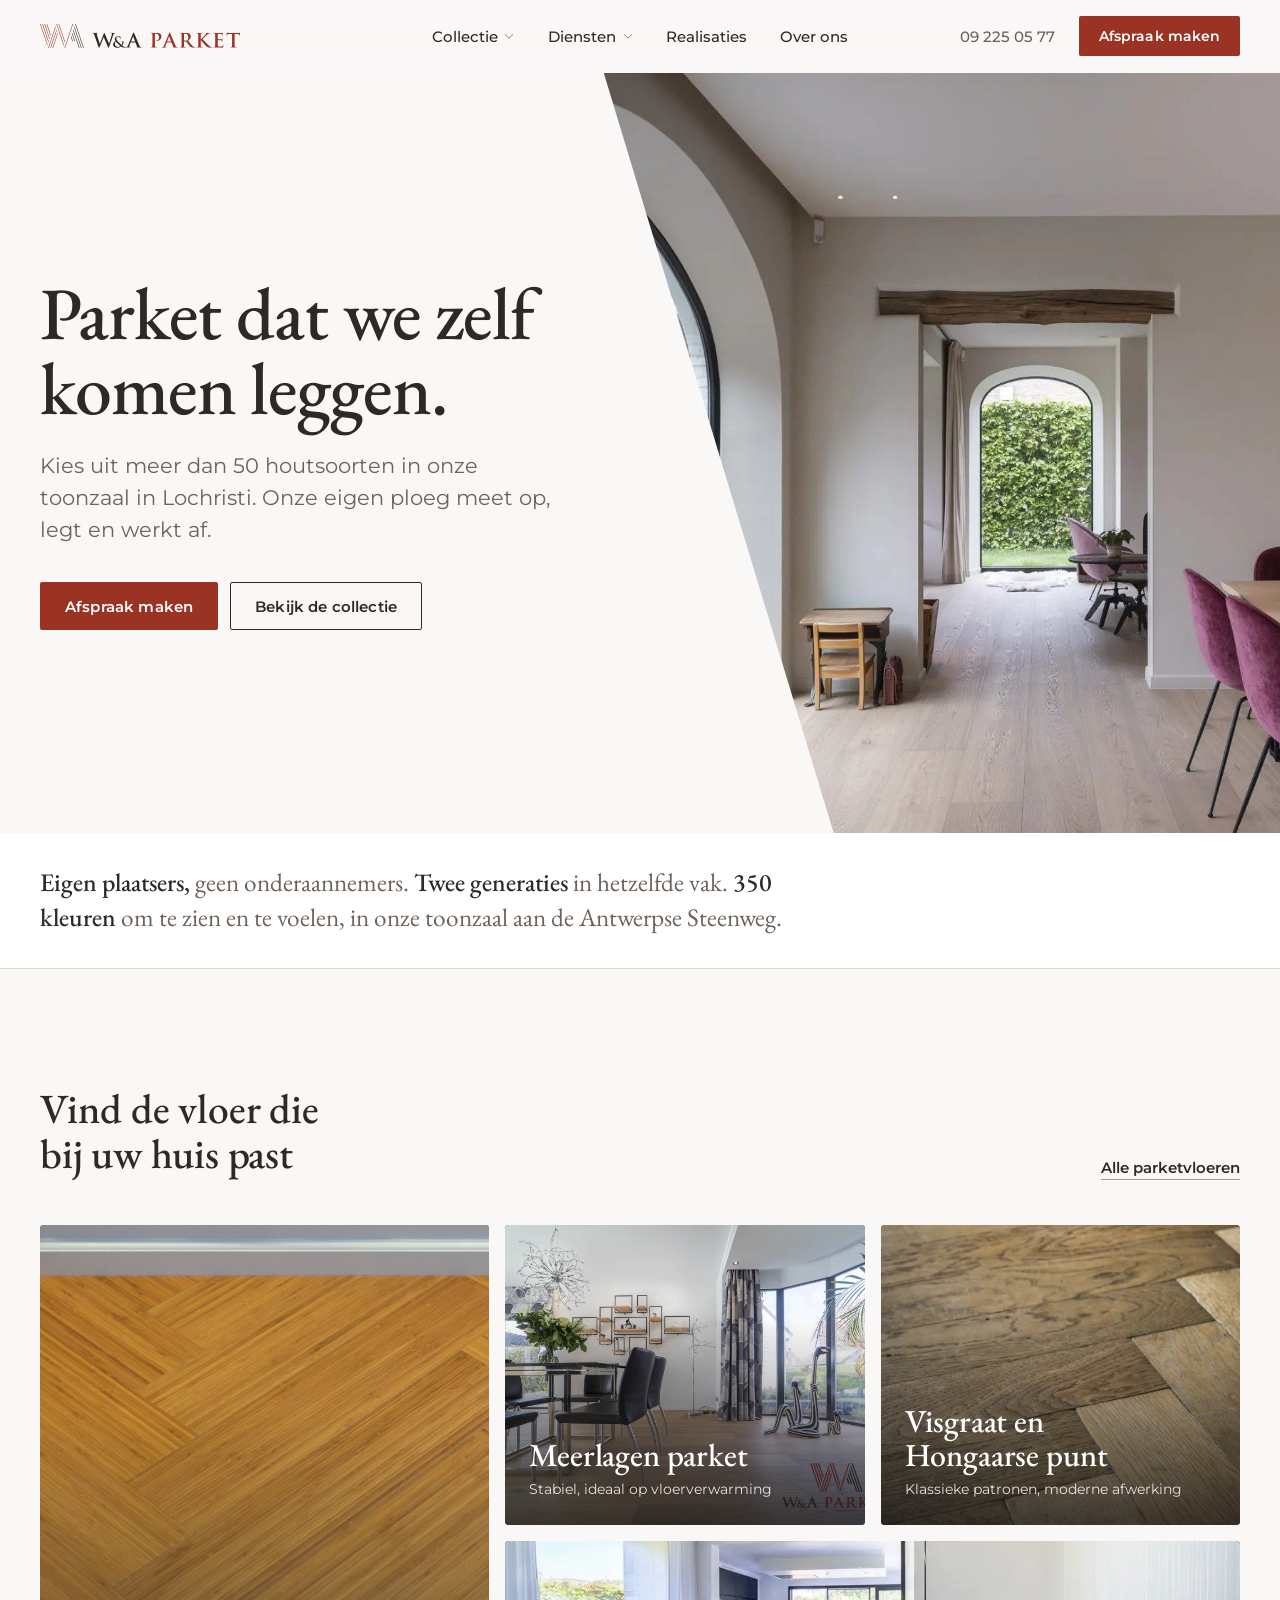
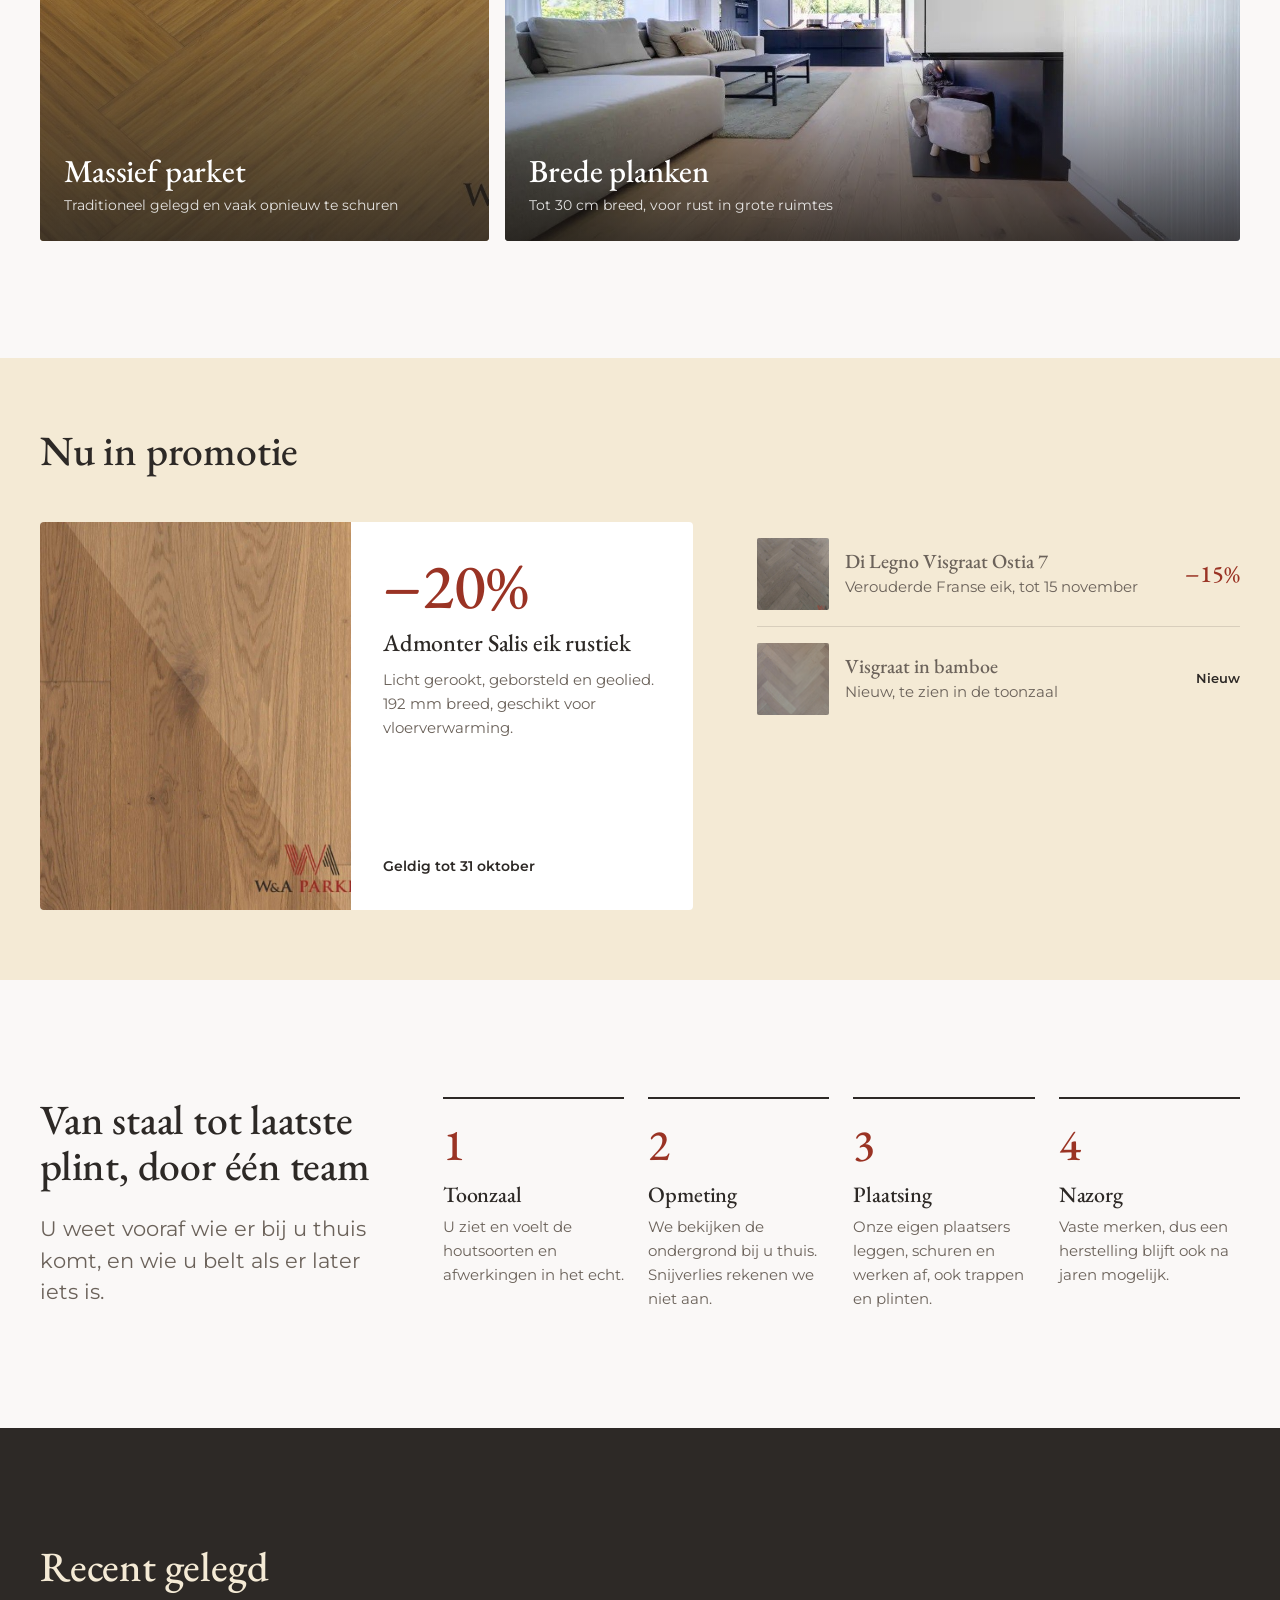
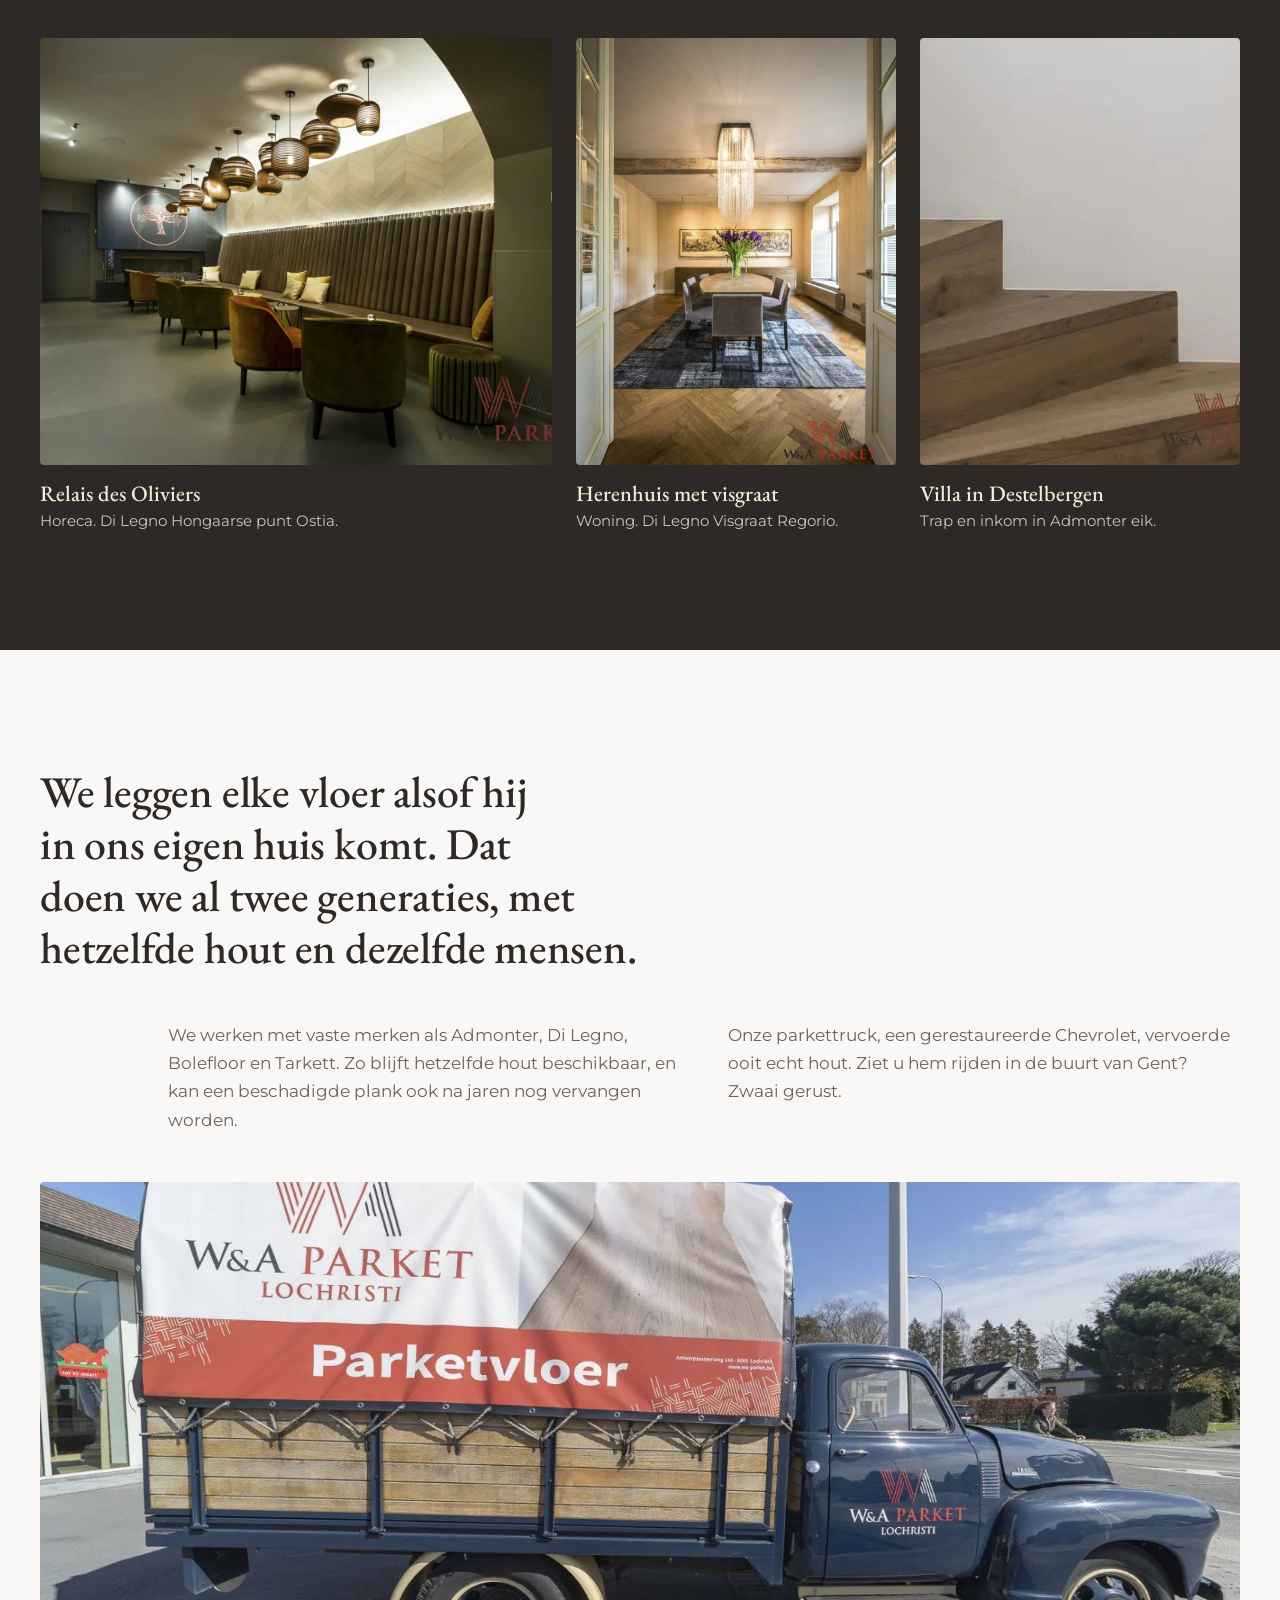
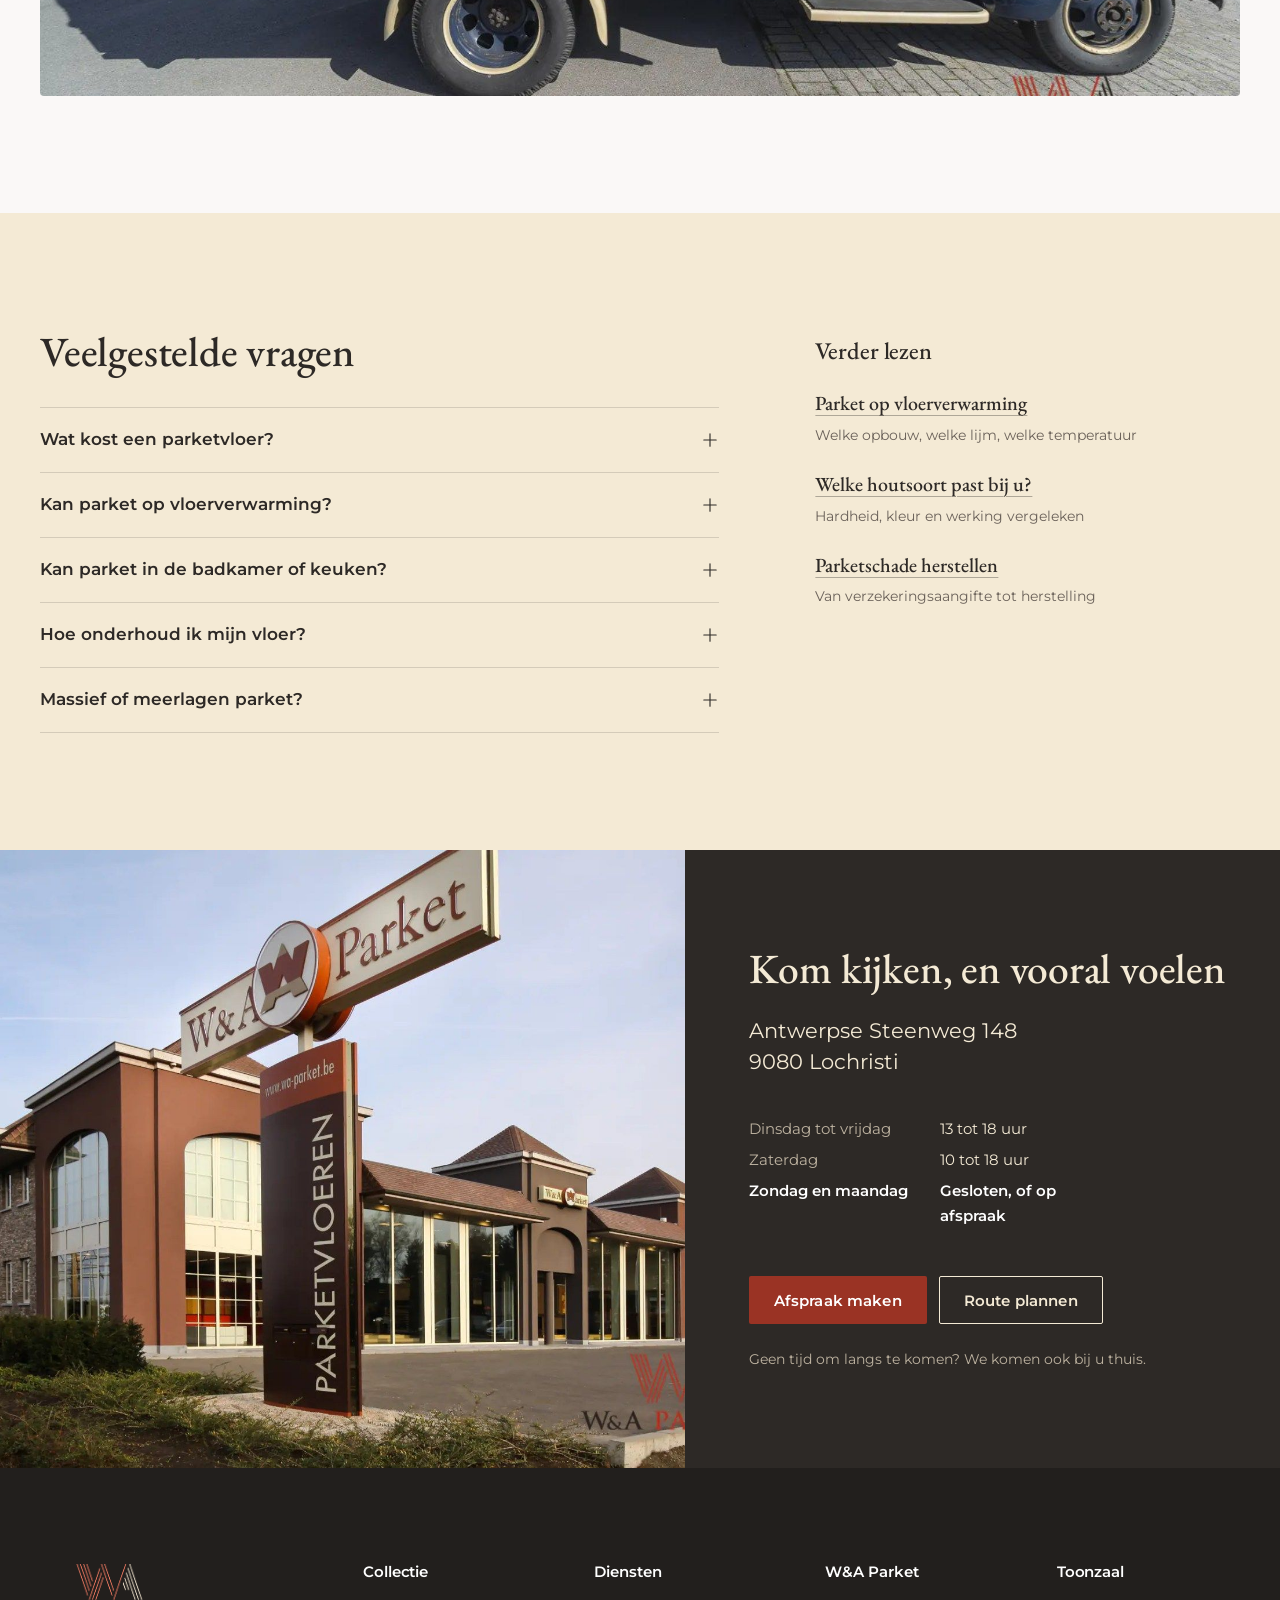
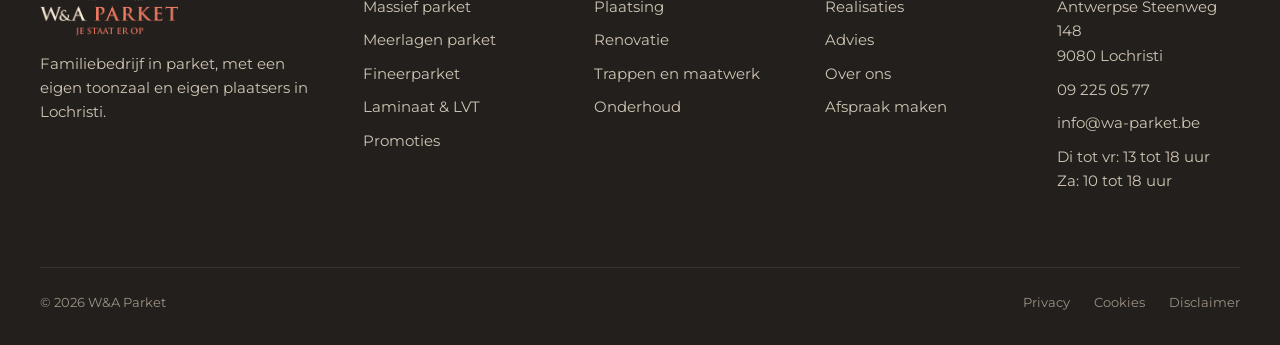
==== commit 17297c60: "UX in nav" ====
--- a/Wa-Parket-V1/index.html
+++ b/Wa-Parket-V1/index.html
@@ -18,105 +18,94 @@
 <a class="skip" href="#main">Naar de inhoud</a>
 <header class="header" id="top">
   <div class="container header__bar">
-    <a class="header__logo" href="index.html" aria-label="W&amp;A Parket, naar de startpagina"><img src="assets/logo/wa-parket-logo.png" alt="W&amp;A Parket, Je staat erop" width="1181" height="614"></a>
+    <a class="header__logo" href="index.html" aria-label="W&amp;A Parket, naar de startpagina"><img src="assets/logo/wa-parket-lockup.png" alt="W&amp;A Parket" width="1600" height="192"></a>
+
     <nav class="nav" aria-label="Hoofdmenu">
-      <div class="nav__item"><button class="nav__link" aria-expanded="false" aria-controls="mega-collectie">Collectie <svg viewBox="0 0 256 256" fill="currentColor" aria-hidden="true" focusable="false"><path d="M213.66,101.66l-80,80a8,8,0,0,1-11.32,0l-80-80A8,8,0,0,1,53.66,90.34L128,164.69l74.34-74.35a8,8,0,0,1,11.32,11.32Z"/></svg></button></div>
-      <div class="nav__item"><button class="nav__link" aria-expanded="false" aria-controls="mega-diensten">Diensten <svg viewBox="0 0 256 256" fill="currentColor" aria-hidden="true" focusable="false"><path d="M213.66,101.66l-80,80a8,8,0,0,1-11.32,0l-80-80A8,8,0,0,1,53.66,90.34L128,164.69l74.34-74.35a8,8,0,0,1,11.32,11.32Z"/></svg></button></div>
-      <div class="nav__item"><a class="nav__link" href="index.html#realisaties">Realisaties</a></div>
-      <div class="nav__item"><a class="nav__link" href="index.html#promoties">Promoties</a></div>
-      <div class="nav__item"><button class="nav__link" aria-expanded="false" aria-controls="mega-advies">Advies <svg viewBox="0 0 256 256" fill="currentColor" aria-hidden="true" focusable="false"><path d="M213.66,101.66l-80,80a8,8,0,0,1-11.32,0l-80-80A8,8,0,0,1,53.66,90.34L128,164.69l74.34-74.35a8,8,0,0,1,11.32,11.32Z"/></svg></button></div>
-      <div class="nav__item"><a class="nav__link" href="index.html#over-ons">Over ons</a></div>
+      <ul class="nav__list">
+        <li class="nav__item">
+          <button class="nav__link" aria-expanded="false" aria-controls="mega-collectie">Collectie <svg viewBox="0 0 256 256" fill="currentColor" aria-hidden="true" focusable="false"><path d="M213.66,101.66l-80,80a8,8,0,0,1-11.32,0l-80-80A8,8,0,0,1,53.66,90.34L128,164.69l74.34-74.35a8,8,0,0,1,11.32,11.32Z"/></svg></button>
+          <div class="mega" id="mega-collectie">
+            <div class="mega__main">
+              <p class="mega__title">Parketvloeren</p>
+              <ul class="mega__rows">
+                <li><a href="collectie.html?type=massief"><img src="assets/img/visgraat-warm.jpg" alt="" loading="lazy" width="56" height="56"><span><b>Massief parket</b><small>Traditioneel, vaak opnieuw te schuren</small></span></a></li>
+                <li><a href="collectie.html?type=meerlagen"><img src="assets/img/living-garden.jpg" alt="" loading="lazy" width="56" height="56"><span><b>Meerlagen parket</b><small>Stabiel, ideaal op vloerverwarming</small></span></a></li>
+                <li><a href="collectie.html?vorm=plank"><img src="assets/img/products/bolefloor-eik-rustiek.jpg" alt="" loading="lazy" width="56" height="56"><span><b>Planken</b><small>Van smal tot klassiek breed</small></span></a></li>
+                <li><a href="collectie.html?vorm=xxl"><img src="assets/img/products/admonter-lapis-xxl.jpg" alt="" loading="lazy" width="56" height="56"><span><b>Brede planken</b><small>Tot 30 cm, rust in grote ruimtes</small></span></a></li>
+                <li><a href="collectie.html?vorm=visgraat"><img src="assets/img/regorio/regorio-2.jpg" alt="" loading="lazy" width="56" height="56"><span><b>Visgraat</b><small>Klassiek patroon, moderne afwerking</small></span></a></li>
+                <li><a href="collectie.html?vorm=hongaarse-punt"><img src="assets/img/products/dilegno-hongaarse-punt-ostia.jpg" alt="" loading="lazy" width="56" height="56"><span><b>Hongaarse punt</b><small>Het visgraatpatroon, maar dan in punt</small></span></a></li>
+              </ul>
+            </div>
+            <div class="mega__side">
+              <p class="mega__title">Merken</p>
+              <ul class="mega__rows mega__rows--compact">
+                <li><a href="collectie.html?merk=admonter"><img src="assets/img/products/admonter-salis-rustiek.jpg" alt="" loading="lazy" width="56" height="56"><span><b>Admonter</b></span></a></li>
+                <li><a href="collectie.html?merk=di-legno"><img src="assets/img/products/dilegno-visgraat-ostia-7.jpg" alt="" loading="lazy" width="56" height="56"><span><b>Di Legno</b></span></a></li>
+                <li><a href="collectie.html?merk=bolefloor"><img src="assets/img/products/bolefloor-walnoot.jpg" alt="" loading="lazy" width="56" height="56"><span><b>Bolefloor</b></span></a></li>
+                <li><a href="collectie.html?merk=tarkett"><img src="assets/img/products/tarkett-grace-century.jpg" alt="" loading="lazy" width="56" height="56"><span><b>Tarkett</b></span></a></li>
+              </ul>
+              <div class="mega__foot">
+                <a class="mega__promo" href="index.html#promoties"><span>Promoties</span><span class="badge">−20%</span></a>
+                <a class="btn btn--secondary btn--sm btn--block" href="collectie.html">Alle 196 vloeren</a>
+              </div>
+            </div>
+          </div>
+        </li>
+        <li class="nav__item">
+          <button class="nav__link" aria-expanded="false" aria-controls="mega-diensten">Diensten <svg viewBox="0 0 256 256" fill="currentColor" aria-hidden="true" focusable="false"><path d="M213.66,101.66l-80,80a8,8,0,0,1-11.32,0l-80-80A8,8,0,0,1,53.66,90.34L128,164.69l74.34-74.35a8,8,0,0,1,11.32,11.32Z"/></svg></button>
+          <div class="mega" id="mega-diensten">
+            <div class="mega__main">
+              <p class="mega__title">Wat we voor u doen</p>
+              <ul class="mega__rows">
+                <li><a href="index.html#werkwijze"><img src="assets/img/living-sofa.jpg" alt="" loading="lazy" width="56" height="56"><span><b>Plaatsing</b><small>Door onze eigen vakmensen</small></span></a></li>
+                <li><a href="index.html#werkwijze"><img src="assets/img/detail-texture-reclaimed.jpg" alt="" loading="lazy" width="56" height="56"><span><b>Schuren en renovatie</b><small>Uw bestaande vloer als nieuw</small></span></a></li>
+                <li><a href="index.html#werkwijze"><img src="assets/img/stairs.jpg" alt="" loading="lazy" width="56" height="56"><span><b>Trappen en maatwerk</b><small>Treden in hetzelfde hout</small></span></a></li>
+                <li><a href="index.html#werkwijze"><img src="assets/img/detail-plank-light.jpg" alt="" loading="lazy" width="56" height="56"><span><b>Afwerking en onderhoud</b><small>Olie, lak en onderhoudsproducten</small></span></a></li>
+                <li><a href="index.html#werkwijze"><img src="assets/img/kitchen.jpg" alt="" loading="lazy" width="56" height="56"><span><b>Randafwerking</b><small>Plinten, profielen, overgangen</small></span></a></li>
+                <li><a href="index.html#advies"><img src="assets/img/detail-knots.jpg" alt="" loading="lazy" width="56" height="56"><span><b>Parketschade herstellen</b><small>Van aangifte tot herstelling</small></span></a></li>
+              </ul>
+            </div>
+            <div class="mega__side">
+              <p class="mega__title">Advies</p>
+              <ul class="mega__rows mega__rows--compact">
+                <li><a href="index.html#advies"><img src="assets/img/living-fireplace-wide.jpg" alt="" loading="lazy" width="56" height="56"><span><b>Parket op vloerverwarming</b></span></a></li>
+                <li><a href="index.html#advies"><img src="assets/img/detail-chevron.jpg" alt="" loading="lazy" width="56" height="56"><span><b>Het juiste hout kiezen</b></span></a></li>
+                <li><a href="index.html#advies"><img src="assets/img/bathroom.jpg" alt="" loading="lazy" width="56" height="56"><span><b>Ondergrond en vocht</b></span></a></li>
+                <li><a href="index.html#faq"><img src="assets/img/toonzaal-exterior.jpg" alt="" loading="lazy" width="56" height="56"><span><b>Veelgestelde vragen</b></span></a></li>
+              </ul>
+            </div>
+          </div>
+        </li>
+        <li class="nav__item"><a class="nav__link" href="index.html#realisaties">Realisaties</a></li>
+        <li class="nav__item"><a class="nav__link" href="index.html#over-ons">Over ons</a></li>
+      </ul>
     </nav>
+
     <div class="header__actions">
-      <a class="header__phone" href="tel:+3292250577"><svg viewBox="0 0 256 256" fill="currentColor" aria-hidden="true" focusable="false"><path d="M222.37,158.46l-47.11-21.11-.13-.06a16,16,0,0,0-15.17,1.4,8.12,8.12,0,0,0-.75.56L134.87,160c-15.42-7.49-31.34-23.29-38.83-38.51l20.78-24.71c.2-.25.39-.5.57-.77a16,16,0,0,0,1.32-15.06l0-.12L97.54,33.64a16,16,0,0,0-16.62-9.52A56.26,56.26,0,0,0,32,80c0,79.4,64.6,144,144,144a56.26,56.26,0,0,0,55.88-48.92A16,16,0,0,0,222.37,158.46ZM176,208A128.14,128.14,0,0,1,48,80,40.2,40.2,0,0,1,82.87,40a.61.61,0,0,0,0,.12l21,47L83.2,111.86a6.13,6.13,0,0,0-.57.77,16,16,0,0,0-1,15.7c9.06,18.53,27.73,37.06,46.46,46.11a16,16,0,0,0,15.75-1.14,8.44,8.44,0,0,0,.74-.56L168.89,152l47,21.05h0s.08,0,.11,0A40.21,40.21,0,0,1,176,208Z"/></svg><span>09 225 05 77</span></a>
-      <a class="btn btn--primary" href="afspraak.html">Afspraak maken</a>
+      <a class="header__phone" href="tel:+3292250577">09 225 05 77</a>
+      <a class="btn btn--primary btn--sm" href="afspraak.html">Afspraak maken</a>
     </div>
     <button class="burger" aria-label="Menu openen" aria-expanded="false" aria-controls="drawer"><span></span></button>
-  </div>
-
-  <div class="mega" id="mega-collectie">
-    <div class="container mega__inner">
-      <div><p class="mega__title">Type</p><ul class="mega__list">
-        <li><a href="collectie.html?type=massief">Massief parket</a></li>
-        <li><a href="collectie.html?type=meerlagen">Meerlagen parket</a></li>
-        <li><a href="collectie.html?type=fineer">Fineerparket</a></li>
-        <li><a href="collectie.html?type=laminaat">Laminaat &amp; LVT</a></li></ul></div>
-      <div><p class="mega__title">Vorm</p><ul class="mega__list">
-        <li><a href="collectie.html?vorm=plank">Planken</a></li>
-        <li><a href="collectie.html?vorm=xxl">Brede planken (XXL)</a></li>
-        <li><a href="collectie.html?vorm=visgraat">Visgraat</a></li>
-        <li><a href="collectie.html?vorm=hongaarse-punt">Hongaarse punt</a></li></ul></div>
-      <div><p class="mega__title">Merk</p><ul class="mega__list">
-        <li><a href="collectie.html?merk=admonter">Admonter</a></li>
-        <li><a href="collectie.html?merk=di-legno">Di Legno</a></li>
-        <li><a href="collectie.html?merk=bolefloor">Bolefloor</a></li>
-        <li><a href="collectie.html?merk=tarkett">Tarkett</a></li></ul>
-        <p style="margin-top:var(--space-5)"><a class="link" href="collectie.html">Volledige collectie</a></p></div>
-      <a class="mega__feature" href="collectie.html?merk=admonter">
-        <img src="assets/img/products/admonter-salis-rustiek.jpg" alt="" loading="lazy">
-        <div><span class="badge">−20%</span><span class="promo__brand">Admonter, promotie</span><h3 class="h3">Salis eik rustiek</h3><span class="small muted">Geldig tot 31 oktober</span></div>
-      </a>
-    </div>
-  </div>
-
-  <div class="mega" id="mega-diensten">
-    <div class="container mega__inner mega__inner--services">
-      <div><ul class="mega__list">
-        <li><a href="index.html#werkwijze">Plaatsing<small>Door onze eigen vakmensen</small></a></li>
-        <li><a href="index.html#werkwijze">Schuren en renovatie<small>Uw bestaande vloer als nieuw</small></a></li></ul></div>
-      <div><ul class="mega__list">
-        <li><a href="index.html#werkwijze">Trappen en maatwerk<small>Treden in hetzelfde hout</small></a></li>
-        <li><a href="index.html#werkwijze">Afwerking en onderhoud<small>Olie, lak en onderhoudsproducten</small></a></li></ul></div>
-      <div><ul class="mega__list">
-        <li><a href="index.html#werkwijze">Randafwerking<small>Plinten, profielen, overgangen</small></a></li>
-        <li><a href="index.html#advies">Parketschade herstellen<small>Van aangifte tot herstelling</small></a></li></ul></div>
-      <a class="mega__feature" href="index.html#werkwijze">
-        <img src="assets/img/stairs.jpg" alt="" loading="lazy">
-        <div><h3 class="h3">Eén team, van staal tot laatste plint</h3><span class="small muted">Zo werken we</span></div>
-      </a>
-    </div>
-  </div>
-
-  <div class="mega" id="mega-advies">
-    <div class="container mega__inner">
-      <div><p class="mega__title">Uw vloer kiezen</p><ul class="mega__list">
-        <li><a href="index.html#advies">Ondergrond</a></li>
-        <li><a href="index.html#advies">Parket op vloerverwarming</a></li>
-        <li><a href="index.html#advies">Plaatsingsmethodes</a></li>
-        <li><a href="index.html#advies">Parketvormen</a></li></ul></div>
-      <div><p class="mega__title">Houtkennis</p><ul class="mega__list">
-        <li><a href="index.html#advies">Het juiste hout kiezen</a></li>
-        <li><a href="index.html#advies">Houtsoorten vergeleken</a></li>
-        <li><a href="index.html#advies">Binnenklimaat en werking</a></li>
-        <li><a href="index.html#advies">Afwerking en onderhoud</a></li></ul></div>
-      <div><p class="mega__title">Snel antwoord</p><ul class="mega__list">
-        <li><a href="index.html#faq">Veelgestelde vragen</a></li>
-        <li><a href="index.html#advies">Nieuws en blog</a></li></ul></div>
-      <a class="mega__feature" href="index.html#advies">
-        <img src="assets/img/living-fireplace-wide.jpg" alt="" loading="lazy">
-        <div><span class="promo__brand">Gids</span><h3 class="h3">Parket op vloerverwarming</h3></div>
-      </a>
-    </div>
   </div>
 </header>
 <div class="mega-backdrop" aria-hidden="true"></div>
 
 <div class="drawer" id="drawer" role="dialog" aria-modal="true" aria-label="Menu">
-  <div class="drawer__top">
-    <img src="assets/logo/wa-parket-logo.png" alt="W&amp;A Parket" width="1181" height="614">
+  <div class="drawer__top container">
+    <img src="assets/logo/wa-parket-lockup.png" alt="W&amp;A Parket" width="1600" height="192">
     <button class="drawer__close" aria-label="Menu sluiten"><svg viewBox="0 0 256 256" fill="currentColor" aria-hidden="true" focusable="false"><path d="M205.66,194.34a8,8,0,0,1-11.32,11.32L128,139.31,61.66,205.66a8,8,0,0,1-11.32-11.32L116.69,128,50.34,61.66A8,8,0,0,1,61.66,50.34L128,116.69l66.34-66.35a8,8,0,0,1,11.32,11.32L139.31,128Z"/></svg></button>
   </div>
-  <div class="drawer__body">
+  <nav class="drawer__body container" aria-label="Mobiel menu">
     <div class="drawer__group"><button aria-expanded="false" aria-controls="d-col">Collectie <svg viewBox="0 0 256 256" fill="currentColor" aria-hidden="true" focusable="false"><path d="M224,128a8,8,0,0,1-8,8H136v80a8,8,0,0,1-16,0V136H40a8,8,0,0,1,0-16h80V40a8,8,0,0,1,16,0v80h80A8,8,0,0,1,224,128Z"/></svg></button>
-      <div class="drawer__sub" id="d-col"><a href="collectie.html?type=massief">Massief parket</a><a href="collectie.html?type=meerlagen">Meerlagen parket</a><a href="collectie.html?vorm=visgraat">Visgraat</a><a href="collectie.html?vorm=hongaarse-punt">Hongaarse punt</a><a href="collectie.html"><b>Volledige collectie</b></a></div></div>
+      <div class="drawer__sub drawer__sub--thumbs" id="d-col"><a href="collectie.html?type=massief"><img src="assets/img/visgraat-warm.jpg" alt="" loading="lazy">Massief parket</a><a href="collectie.html?type=meerlagen"><img src="assets/img/living-garden.jpg" alt="" loading="lazy">Meerlagen parket</a><a href="collectie.html?vorm=plank"><img src="assets/img/products/bolefloor-eik-rustiek.jpg" alt="" loading="lazy">Planken</a><a href="collectie.html?vorm=xxl"><img src="assets/img/products/admonter-lapis-xxl.jpg" alt="" loading="lazy">Brede planken</a><a href="collectie.html?vorm=visgraat"><img src="assets/img/regorio/regorio-2.jpg" alt="" loading="lazy">Visgraat</a><a href="collectie.html?vorm=hongaarse-punt"><img src="assets/img/products/dilegno-hongaarse-punt-ostia.jpg" alt="" loading="lazy">Hongaarse punt</a><a href="index.html#promoties">Promoties</a><a href="collectie.html">Alle 196 vloeren</a></div></div>
     <div class="drawer__group"><button aria-expanded="false" aria-controls="d-dien">Diensten <svg viewBox="0 0 256 256" fill="currentColor" aria-hidden="true" focusable="false"><path d="M224,128a8,8,0,0,1-8,8H136v80a8,8,0,0,1-16,0V136H40a8,8,0,0,1,0-16h80V40a8,8,0,0,1,16,0v80h80A8,8,0,0,1,224,128Z"/></svg></button>
-      <div class="drawer__sub" id="d-dien"><a href="index.html#werkwijze">Plaatsing</a><a href="index.html#werkwijze">Schuren en renovatie</a><a href="index.html#werkwijze">Trappen en maatwerk</a><a href="index.html#werkwijze">Afwerking en onderhoud</a></div></div>
+      <div class="drawer__sub drawer__sub--thumbs" id="d-dien"><a href="index.html#werkwijze"><img src="assets/img/living-sofa.jpg" alt="" loading="lazy">Plaatsing</a><a href="index.html#werkwijze"><img src="assets/img/detail-texture-reclaimed.jpg" alt="" loading="lazy">Schuren en renovatie</a><a href="index.html#werkwijze"><img src="assets/img/stairs.jpg" alt="" loading="lazy">Trappen en maatwerk</a><a href="index.html#werkwijze"><img src="assets/img/detail-plank-light.jpg" alt="" loading="lazy">Afwerking en onderhoud</a><a href="index.html#werkwijze"><img src="assets/img/kitchen.jpg" alt="" loading="lazy">Randafwerking</a><a href="index.html#advies"><img src="assets/img/detail-knots.jpg" alt="" loading="lazy">Parketschade herstellen</a><a href="index.html#faq">Advies en veelgestelde vragen</a></div></div>
     <div class="drawer__group"><a href="index.html#realisaties">Realisaties</a></div>
-    <div class="drawer__group"><a href="index.html#promoties">Promoties</a></div>
-    <div class="drawer__group"><button aria-expanded="false" aria-controls="d-adv">Advies <svg viewBox="0 0 256 256" fill="currentColor" aria-hidden="true" focusable="false"><path d="M224,128a8,8,0,0,1-8,8H136v80a8,8,0,0,1-16,0V136H40a8,8,0,0,1,0-16h80V40a8,8,0,0,1,16,0v80h80A8,8,0,0,1,224,128Z"/></svg></button>
-      <div class="drawer__sub" id="d-adv"><a href="index.html#advies">Uw vloer kiezen</a><a href="index.html#advies">Houtkennis</a><a href="index.html#faq">Veelgestelde vragen</a></div></div>
     <div class="drawer__group"><a href="index.html#over-ons">Over ons</a></div>
-    <p class="drawer__meta">Antwerpse Steenweg 148, 9080 Lochristi<br>dinsdag tot vrijdag 13 tot 18 uur, zaterdag 10 tot 18 uur</p>
+  </nav>
+  <div class="drawer__foot container">
+    <p>Antwerpse Steenweg 148, Lochristi<br>Di tot vr 13 tot 18 uur, za 10 tot 18 uur</p>
+    <div class="drawer__ctas"><a class="btn btn--secondary" href="tel:+3292250577"><svg viewBox="0 0 256 256" fill="currentColor" aria-hidden="true" focusable="false"><path d="M222.37,158.46l-47.11-21.11-.13-.06a16,16,0,0,0-15.17,1.4,8.12,8.12,0,0,0-.75.56L134.87,160c-15.42-7.49-31.34-23.29-38.83-38.51l20.78-24.71c.2-.25.39-.5.57-.77a16,16,0,0,0,1.32-15.06l0-.12L97.54,33.64a16,16,0,0,0-16.62-9.52A56.26,56.26,0,0,0,32,80c0,79.4,64.6,144,144,144a56.26,56.26,0,0,0,55.88-48.92A16,16,0,0,0,222.37,158.46ZM176,208A128.14,128.14,0,0,1,48,80,40.2,40.2,0,0,1,82.87,40a.61.61,0,0,0,0,.12l21,47L83.2,111.86a6.13,6.13,0,0,0-.57.77,16,16,0,0,0-1,15.7c9.06,18.53,27.73,37.06,46.46,46.11a16,16,0,0,0,15.75-1.14,8.44,8.44,0,0,0,.74-.56L168.89,152l47,21.05h0s.08,0,.11,0A40.21,40.21,0,0,1,176,208Z"/></svg> Bellen</a><a class="btn btn--primary" href="afspraak.html">Afspraak maken</a></div>
   </div>
 </div>
 
--- a/Wa-Parket-V1/assets/css/tokens.css
+++ b/Wa-Parket-V1/assets/css/tokens.css
@@ -85,6 +85,6 @@
   --dur-base: 250ms;
 
   /* ── Header ──────────────────────────────────── */
-  --header-h: 76px;        /* sticky; was 453px header+balk+kruimel */
+  --header-h: 72px;        /* sticky; was 453px header+balk+kruimel */
   --header-h-mobile: 64px;
 }
--- a/Wa-Parket-V1/assets/css/main.css
+++ b/Wa-Parket-V1/assets/css/main.css
@@ -53,62 +53,74 @@
 .link:hover{color:var(--wa-rood);text-decoration-color:currentColor}
 .section--dark .link:hover{color:#E3A08D}
 
-/* ── Header ───────────────────────────────────── */
-.header{position:sticky;top:0;z-index:50;background:color-mix(in srgb,var(--wa-offwhite) 94%,transparent);backdrop-filter:saturate(1.2) blur(10px);-webkit-backdrop-filter:saturate(1.2) blur(10px);border-bottom:1px solid transparent;transition:box-shadow var(--dur-base),border-color var(--dur-base)}
-.header.is-scrolled{box-shadow:var(--shadow-nav);border-color:var(--wa-lijn)}
-.header__bar{display:flex;align-items:center;gap:var(--space-6);height:var(--header-h)}
-.header__logo{flex:none;display:block}
-.header__logo img{height:50px;width:auto}
-.nav{display:flex;align-items:stretch;gap:var(--space-1);height:100%}
-.nav__item{position:static;display:flex}
-.nav__link{display:flex;align-items:center;gap:.35rem;padding:0 .8rem;font:var(--fw-medium) .9375rem/1 var(--font-body);color:var(--wa-zwart);text-decoration:none;background:none;border:0;cursor:pointer;position:relative;white-space:nowrap}
-.nav__link::after{content:"";position:absolute;left:.8rem;right:.8rem;bottom:calc(50% - 1.1rem);height:2px;background:var(--wa-rood);transform:scaleX(0);transform-origin:left;transition:transform var(--dur-base) var(--ease-out)}
-.nav__link:hover::after,.nav__link[aria-expanded="true"]::after{transform:scaleX(1);opacity:.45}
-.nav__link[aria-current="page"]::after,.nav__link.is-active::after{transform:scaleX(1);opacity:1}
-.nav__link svg{width:12px;height:12px;transition:transform var(--dur-fast)}
+/* ── Header ───────────────────────────────────
+   Drie zones: lockup links, menu gecentreerd, acties rechts.
+   Verdwijnt bij naar beneden scrollen, komt terug bij naar boven scrollen. */
+.header{position:sticky;top:0;z-index:50;background:color-mix(in srgb,var(--wa-offwhite) 88%,transparent);backdrop-filter:blur(14px) saturate(1.3);-webkit-backdrop-filter:blur(14px) saturate(1.3);border-bottom:1px solid transparent;transition:transform .35s var(--ease-out),border-color var(--dur-base),background-color var(--dur-base)}
+.header.is-scrolled{border-color:var(--wa-lijn);background:color-mix(in srgb,var(--wa-offwhite) 94%,transparent)}
+.header.is-hidden{transform:translateY(-100%)}
+.header__bar{display:grid;grid-template-columns:1fr auto 1fr;align-items:center;gap:var(--space-5);height:var(--header-h)}
+.header__logo{justify-self:start;display:block;padding:.4rem 0}
+.header__logo img{height:24px;width:auto}
+.nav__list{display:flex;align-items:center;gap:.25rem;margin:0;padding:0;list-style:none}
+.nav__item{position:relative}
+.nav__link{display:inline-flex;align-items:center;gap:.35rem;height:40px;padding:0 .9rem;border-radius:999px;border:0;background:transparent;font:var(--fw-medium) .9375rem/1 var(--font-body);color:var(--wa-zwart);text-decoration:none;cursor:pointer;white-space:nowrap;transition:background-color var(--dur-fast) var(--ease-out),color var(--dur-fast)}
+.nav__link:hover,.nav__link[aria-expanded="true"]{background:color-mix(in srgb,var(--wa-zwart) 7%,transparent)}
+.nav__link.is-active{background:var(--wa-zwart);color:var(--wa-creme)}
+.nav__link.is-current{background:color-mix(in srgb,var(--wa-rood) 10%,transparent);color:var(--wa-rood-donker)}
+.nav__link svg{width:12px;height:12px;opacity:.6;transition:transform var(--dur-base) var(--ease-out)}
 .nav__link[aria-expanded="true"] svg{transform:rotate(180deg)}
-.header__actions{margin-left:auto;display:flex;align-items:center;gap:var(--space-5)}
-.header__phone{display:flex;align-items:center;gap:.5rem;font:var(--fw-semibold) .9375rem/1 var(--font-body);text-decoration:none;white-space:nowrap}
-.header__phone svg{width:18px;height:18px;color:var(--wa-rood)}
-.header__phone:hover{color:var(--wa-rood)}
-.burger{display:none;margin-left:auto;width:48px;height:48px;align-items:center;justify-content:center;background:none;border:0;cursor:pointer;margin-right:-12px}
-.burger span{display:block;width:24px;height:2px;background:var(--wa-zwart);position:relative}
-.burger span::before,.burger span::after{content:"";position:absolute;left:0;width:24px;height:2px;background:var(--wa-zwart)}
-.burger span::before{top:-7px}.burger span::after{top:7px}
-
-/* Megamenu */
-.mega{position:absolute;left:0;right:0;top:100%;background:var(--wa-wit);border-top:1px solid var(--wa-lijn);box-shadow:0 30px 40px -30px rgba(45,41,38,.35);opacity:0;visibility:hidden;transform:translateY(-6px);transition:opacity var(--dur-base) var(--ease-out),transform var(--dur-base) var(--ease-out),visibility 0s linear var(--dur-base)}
-.mega.is-open{opacity:1;visibility:visible;transform:none;transition-delay:0s}
-.mega__inner{display:grid;grid-template-columns:repeat(3,minmax(0,1fr)) 1.4fr;gap:var(--space-7);padding-block:var(--space-7) var(--space-8)}
-.mega__inner--services{grid-template-columns:repeat(3,minmax(0,1fr)) 1.4fr}
-.mega__title{font:var(--fw-medium) .8125rem/1 var(--font-body);color:var(--wa-steen);margin-bottom:var(--space-4)}
-.mega__list{display:grid;gap:.25rem}
-.mega__list a{display:block;padding:.4rem 0;font:var(--fw-medium) 1.0625rem/1.3 var(--font-body);text-decoration:none}
-.mega__list a:hover{color:var(--wa-rood)}
-.mega__list small{display:block;font-size:var(--fs-small);font-weight:400;color:var(--wa-steen);margin-top:.15rem}
-.mega__feature{display:grid;grid-template-columns:140px 1fr;background:var(--wa-offwhite);border-radius:var(--radius-md);overflow:hidden;text-decoration:none;align-self:start}
-.mega__feature img{width:100%;height:100%;object-fit:cover;aspect-ratio:3/4}
-.mega__feature div{padding:var(--space-5);display:flex;flex-direction:column;gap:.35rem;justify-content:center}
-.mega__feature:hover h3{color:var(--wa-rood)}
-.mega-backdrop{position:fixed;inset:0;top:var(--header-h);background:rgba(45,41,38,.25);opacity:0;visibility:hidden;transition:opacity var(--dur-base);z-index:40}
-.mega-backdrop.is-open{opacity:1;visibility:visible}
-
-/* Mobile drawer */
-.drawer{position:fixed;inset:0;z-index:80;background:var(--wa-offwhite);display:flex;flex-direction:column;transform:translateX(100%);transition:transform var(--dur-base) var(--ease-out);visibility:hidden}
-.drawer.is-open{transform:none;visibility:visible}
-.drawer__top{display:flex;align-items:center;justify-content:space-between;height:var(--header-h-mobile);padding-inline:var(--gutter);border-bottom:1px solid var(--wa-lijn)}
-.drawer__top img{height:40px;width:auto}
-.drawer__close{width:48px;height:48px;margin-right:-12px;background:none;border:0;cursor:pointer;display:grid;place-items:center}
-.drawer__close svg{width:24px;height:24px}
-.drawer__body{flex:1;overflow-y:auto;padding:var(--space-3) var(--gutter) var(--space-8)}
-.drawer__group{border-bottom:1px solid var(--wa-lijn)}
-.drawer__group>a,.drawer__group>button{display:flex;align-items:center;justify-content:space-between;width:100%;min-height:60px;font:var(--fw-semibold) 1.25rem/1.2 var(--font-body);text-decoration:none;background:none;border:0;padding:0;cursor:pointer;text-align:left}
-.drawer__group>button svg{width:18px;height:18px;transition:transform var(--dur-fast)}
+.header__actions{justify-self:end;display:flex;align-items:center;gap:var(--space-5)}
+.header__phone{font:var(--fw-medium) .9375rem/1 var(--font-body);color:var(--wa-steen);text-decoration:none;white-space:nowrap}
+.header__phone:hover{color:var(--wa-zwart)}
+.btn--sm{min-height:40px;padding:0 1.15rem;font-size:.875rem}
+.burger{display:none;justify-self:end;width:44px;height:44px;margin-right:-10px;align-items:center;justify-content:center;background:none;border:0;cursor:pointer}
+.burger span{position:relative;display:block;width:22px;height:1.5px;background:var(--wa-zwart);transform:translateY(-4px)}
+.burger span::after{content:"";position:absolute;left:0;top:8px;width:22px;height:1.5px;background:var(--wa-zwart)}
+
+/* Dropdownpaneel: gecentreerd onder het menu, rijen met vierkante foto */
+.nav{position:relative}
+.nav__item{position:static}
+.mega{position:absolute;top:calc(100% + 16px);left:50%;z-index:2;display:grid;grid-template-columns:minmax(0,1fr) 260px;gap:var(--space-3);width:min(900px,calc(100vw - 2 * var(--gutter)));background:var(--wa-wit);border:1px solid var(--wa-lijn);border-radius:12px;box-shadow:0 30px 70px -30px rgba(45,41,38,.4),0 2px 8px rgba(45,41,38,.05);padding:var(--space-3);opacity:0;visibility:hidden;transform:translate(-50%,-6px);transition:opacity .2s var(--ease-out),transform .25s var(--ease-out),visibility 0s linear .25s}
+.mega::before{content:"";position:absolute;left:0;right:0;top:-18px;height:18px}
+.mega.is-open{opacity:1;visibility:visible;transform:translate(-50%,0);transition-delay:0s}
+.mega__main{padding:var(--space-3) var(--space-2) var(--space-2)}
+.mega__side{display:flex;flex-direction:column;background:var(--wa-offwhite);border-radius:8px;padding:var(--space-3) var(--space-2) var(--space-3)}
+.mega__title{font:var(--fw-medium) .8125rem/1 var(--font-body);color:var(--wa-steen);margin:0 0 var(--space-2);padding:0 .6rem}
+.mega__rows{display:grid;grid-template-columns:repeat(2,minmax(0,1fr));gap:2px;margin:0;padding:0;list-style:none}
+.mega__rows--compact{grid-template-columns:1fr}
+.mega__rows a{display:flex;align-items:center;gap:.85rem;padding:.55rem .6rem;border-radius:8px;text-decoration:none;transition:background-color var(--dur-fast) var(--ease-out)}
+.mega__rows a:hover,.mega__rows a:focus-visible{background:var(--wa-offwhite)}
+.mega__side .mega__rows a:hover,.mega__side .mega__rows a:focus-visible{background:var(--wa-wit)}
+.mega__rows img{flex:none;width:52px;height:52px;object-fit:cover;border-radius:7px;background:var(--wa-creme)}
+.mega__rows--compact img{width:40px;height:40px;border-radius:6px}
+.mega__rows b{display:block;font:var(--fw-semibold) .9375rem/1.25 var(--font-body);color:var(--wa-zwart)}
+.mega__rows small{display:block;margin-top:.2rem;font-size:.8125rem;line-height:1.35;color:var(--wa-steen)}
+.mega__rows a:hover b{color:var(--wa-rood)}
+.mega__rows--compact b{font-weight:var(--fw-medium)}
+.mega__foot{margin-top:auto;padding:var(--space-3) .6rem 0;display:grid;gap:var(--space-3)}
+.mega__promo{display:flex;align-items:center;justify-content:space-between;font:var(--fw-semibold) .9375rem/1 var(--font-body);text-decoration:none;padding:.35rem 0}
+.mega__promo:hover{color:var(--wa-rood)}
+.mega__promo .badge{height:24px;font-size:.75rem}
+.mega-backdrop{position:fixed;inset:0;z-index:40;background:rgba(45,41,38,.12);opacity:0;visibility:hidden;transition:opacity var(--dur-base),visibility 0s linear var(--dur-base);pointer-events:none}
+.mega-backdrop.is-open{opacity:1;visibility:visible;transition-delay:0s}
+
+/* Mobiel menu */
+.drawer{position:fixed;inset:0;z-index:80;background:var(--wa-offwhite);display:flex;flex-direction:column;opacity:0;visibility:hidden;transform:translateY(-8px);transition:opacity .25s var(--ease-out),transform .3s var(--ease-out),visibility 0s linear .3s}
+.drawer.is-open{opacity:1;visibility:visible;transform:none;transition-delay:0s}
+.drawer__top{display:flex;align-items:center;justify-content:space-between;height:var(--header-h-mobile);flex:none}
+.drawer__top img{height:22px;width:auto}
+.drawer__close{width:44px;height:44px;margin-right:-10px;background:none;border:0;cursor:pointer;display:grid;place-items:center}
+.drawer__close svg{width:22px;height:22px}
+.drawer__body{flex:1;overflow-y:auto;padding-top:var(--space-6);padding-bottom:var(--space-6)}
+.drawer__group>a,.drawer__group>button{display:flex;align-items:center;justify-content:space-between;width:100%;padding:.55rem 0;font:500 clamp(2rem,1.6rem + 2vw,2.75rem)/1.1 var(--font-display);text-decoration:none;background:none;border:0;cursor:pointer;text-align:left;color:var(--wa-zwart)}
+.drawer__group>button svg{width:20px;height:20px;opacity:.5;transition:transform var(--dur-base) var(--ease-out)}
 .drawer__group>button[aria-expanded="true"] svg{transform:rotate(45deg)}
-.drawer__sub{display:none;padding:0 0 var(--space-4) var(--space-4)}
-.drawer__sub.is-open{display:grid;gap:0}
-.drawer__sub a{display:flex;align-items:center;min-height:44px;font-size:1.0625rem;text-decoration:none}
-.drawer__meta{margin-top:var(--space-6);font-size:var(--fs-small);color:var(--wa-steen);line-height:1.7}
+.drawer__sub{display:none;padding:.25rem 0 var(--space-4)}
+.drawer__sub.is-open{display:grid}
+.drawer__sub a{display:flex;align-items:center;min-height:42px;font:var(--fw-medium) 1.0625rem/1.3 var(--font-body);color:var(--wa-steen);text-decoration:none}
+.drawer__foot{flex:none;padding-top:var(--space-5);padding-bottom:calc(var(--space-5) + env(safe-area-inset-bottom));border-top:1px solid var(--wa-lijn);font-size:.875rem;color:var(--wa-steen);line-height:1.6}
+.drawer__ctas{display:grid;grid-template-columns:1fr 1.4fr;gap:var(--space-2);margin-top:var(--space-4)}
 
 /* Mobiele actiebalk (audit §7) */
 .actionbar{display:none}
@@ -156,6 +168,9 @@
 .tile h3{font-size:clamp(1.5rem,1.2rem + 1vw,2.125rem);line-height:1.05}
 .tile p{font-size:var(--fs-small);opacity:.85;margin-top:.35rem}
 .tile:hover img{transform:scale(1.04)}
+
+/* ── Badge (promo op kaarten en in het menu) ──── */
+.badge{display:inline-flex;align-items:center;height:26px;padding:0 .6rem;font:var(--fw-semibold) .8125rem/1 var(--font-body);background:var(--wa-rood);color:#fff;border-radius:var(--radius-sm)}
 
 /* ── Promoties: één uitgelicht + lijst ───────── */
 .deals{display:grid;grid-template-columns:minmax(0,1.35fr) minmax(0,1fr);gap:var(--space-8);align-items:start}
@@ -372,15 +387,15 @@
 
 /* ── Responsive ───────────────────────────────── */
 @media (max-width:1180px){
-  .nav__link{padding:0 .55rem;font-size:.875rem}
-  .header__phone span{display:none}
-  .header__actions{gap:var(--space-3)}
+  .nav__link{padding:0 .7rem}
+  .header__phone{display:none}
 }
 @media (max-width:1024px){
   :root{--header-h:var(--header-h-mobile)}
-  .nav,.header__actions,.mega,.mega-backdrop{display:none}
+  .nav,.header__actions,.mega-backdrop{display:none}
+  .header__bar{grid-template-columns:1fr auto}
   .burger{display:flex}
-  .header__logo img{height:40px}
+  .header__logo img{height:22px}
   .hero{grid-template-columns:1fr;min-height:0}
   .hero__media{order:-1;height:clamp(300px,58vw,520px);--lean:22%}
   .hero__copy{padding:var(--space-7) var(--gutter) var(--space-8)}
@@ -448,3 +463,7 @@
 @media (prefers-reduced-motion:reduce){
   *,*::before,*::after{transition-duration:.01ms!important;animation-duration:.01ms!important}
 }
+
+/* ── Mobiel menu: miniaturen ───────────────── */
+.drawer__sub--thumbs a{gap:.85rem;min-height:56px}
+.drawer__sub--thumbs img{flex:none;width:44px;height:44px;object-fit:cover;border-radius:6px}
